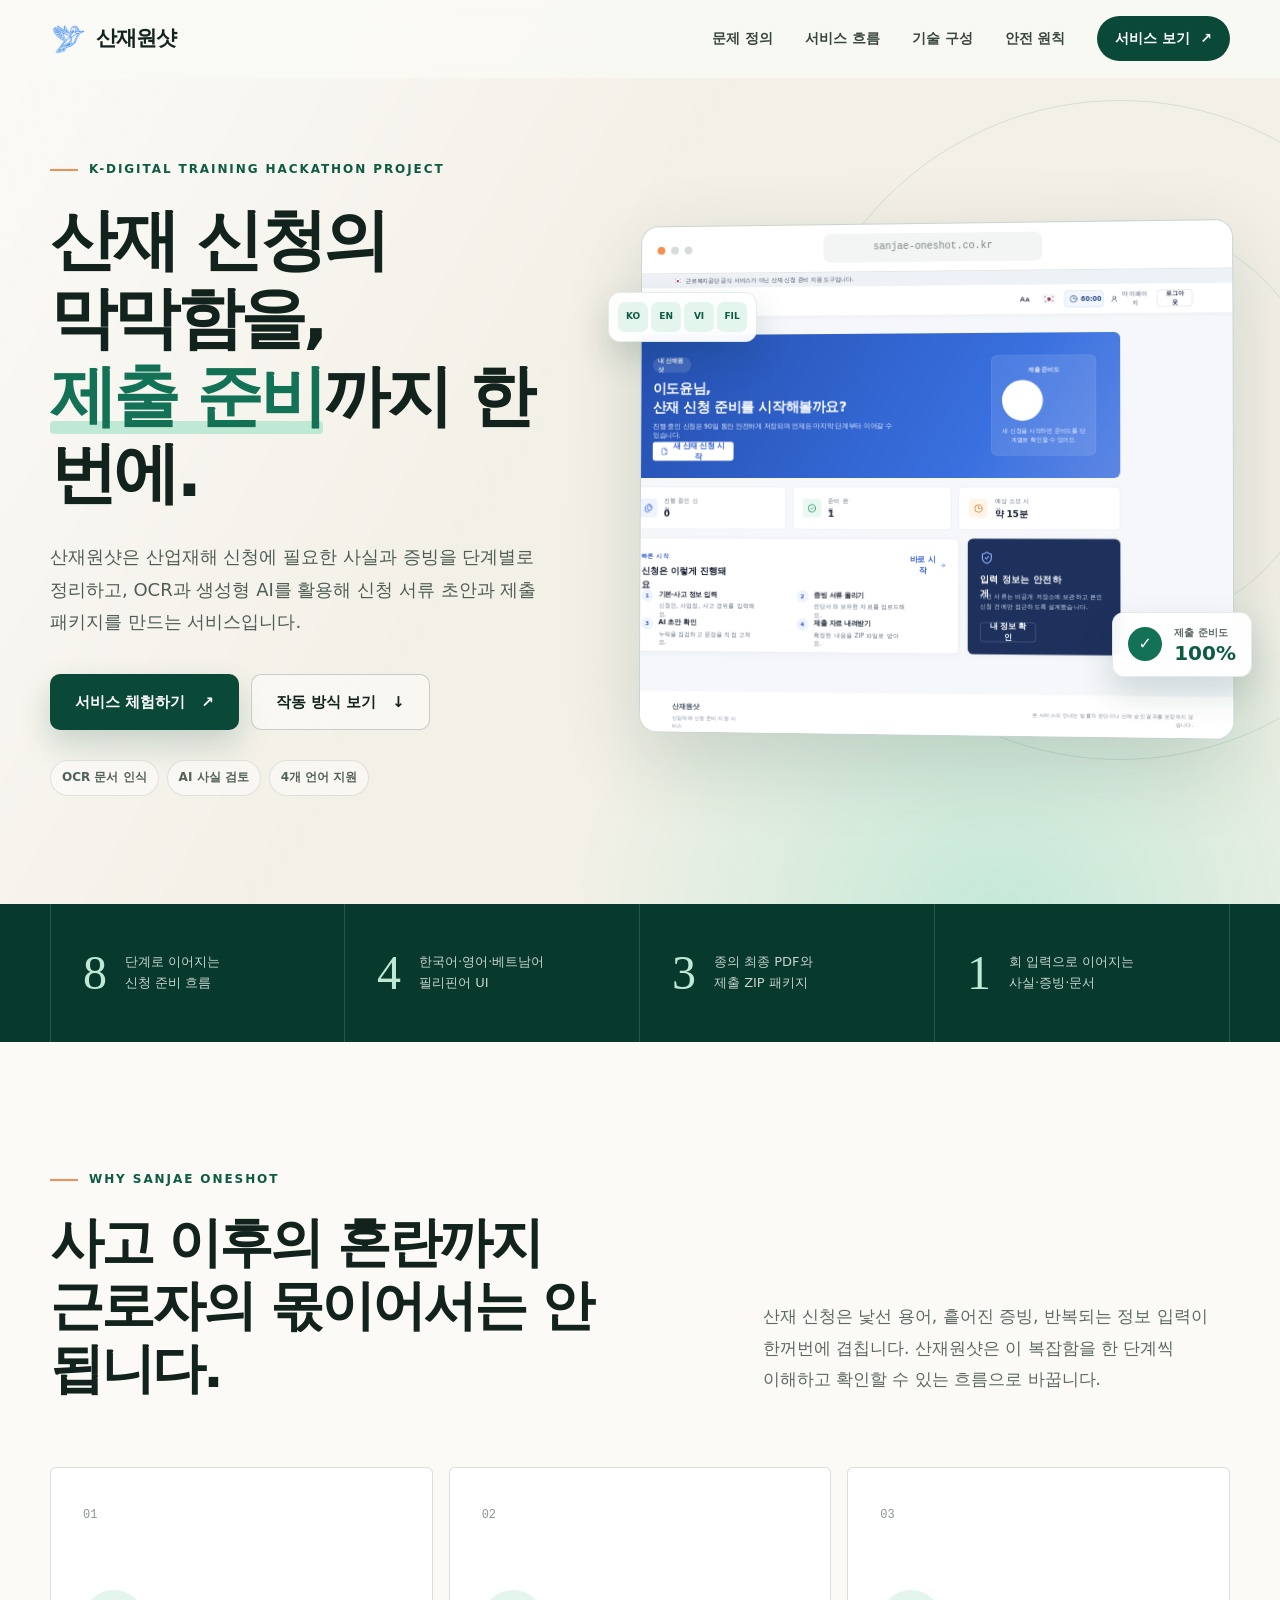
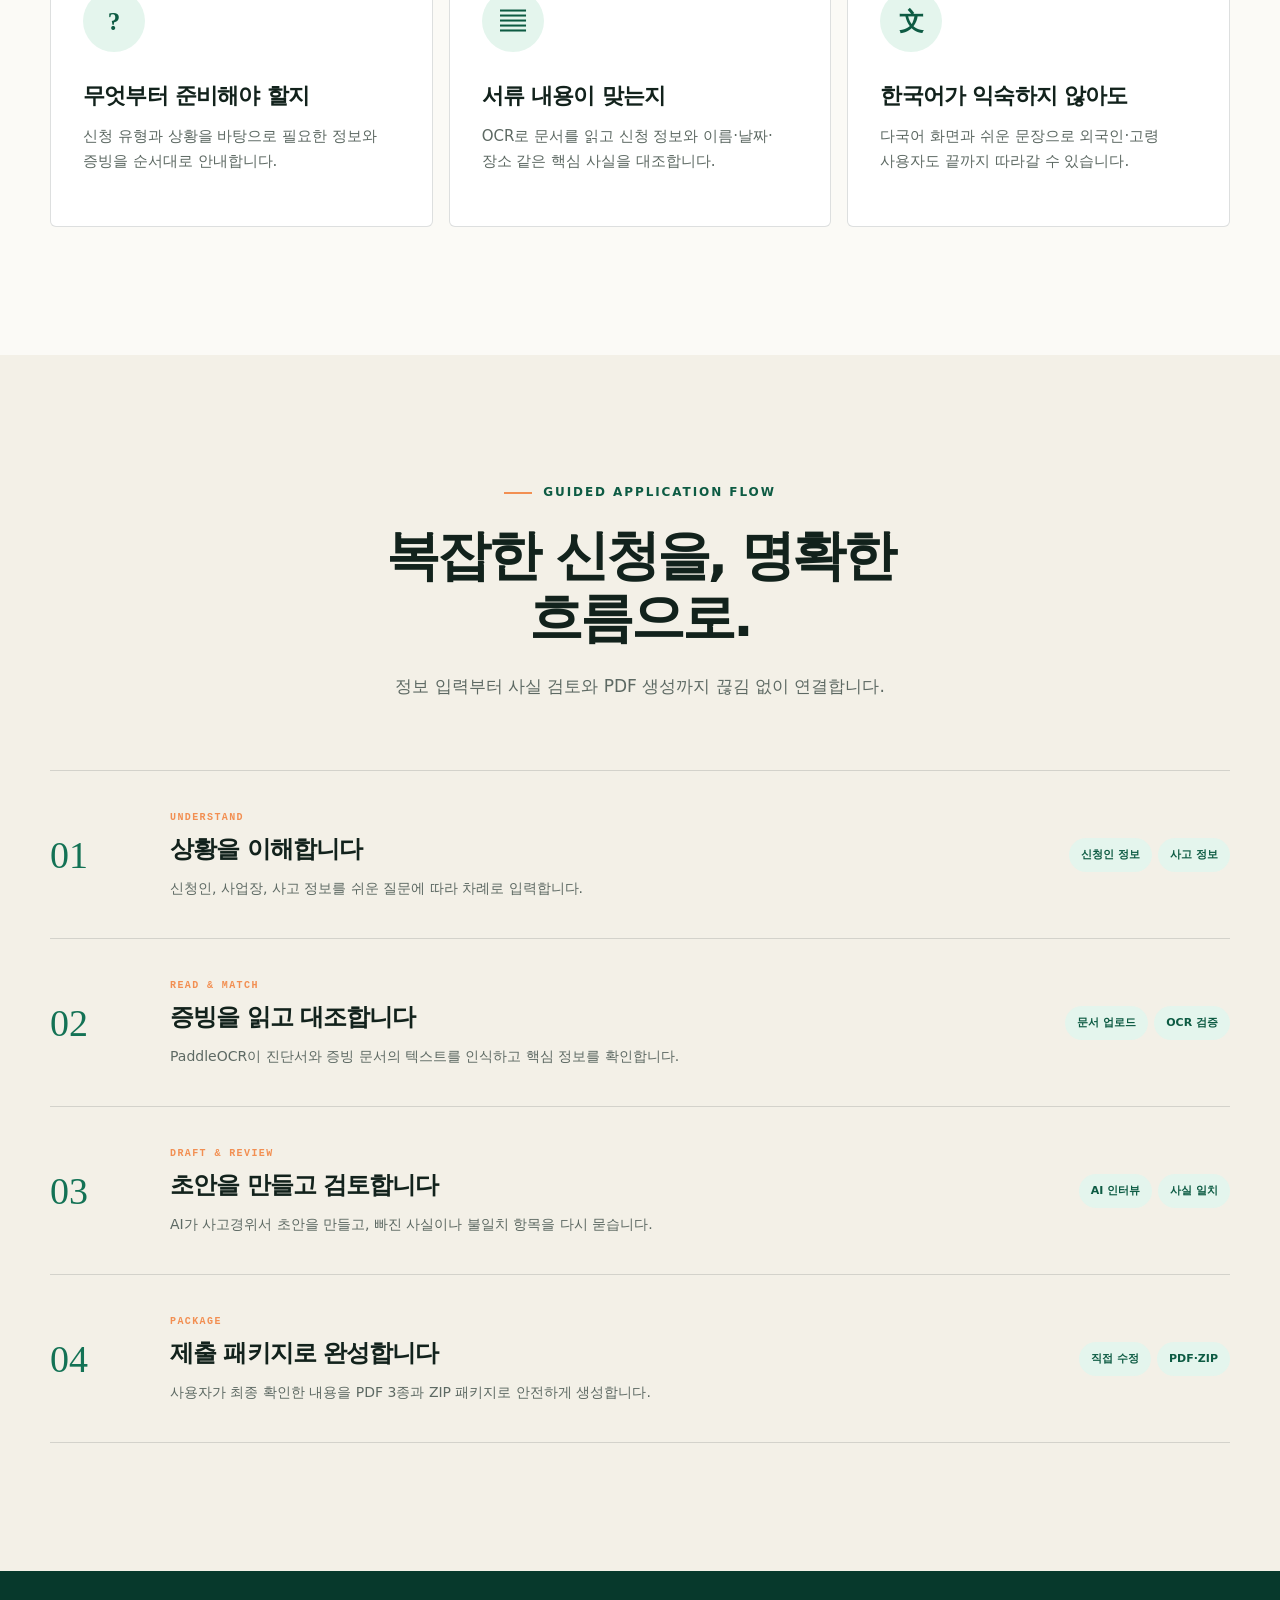
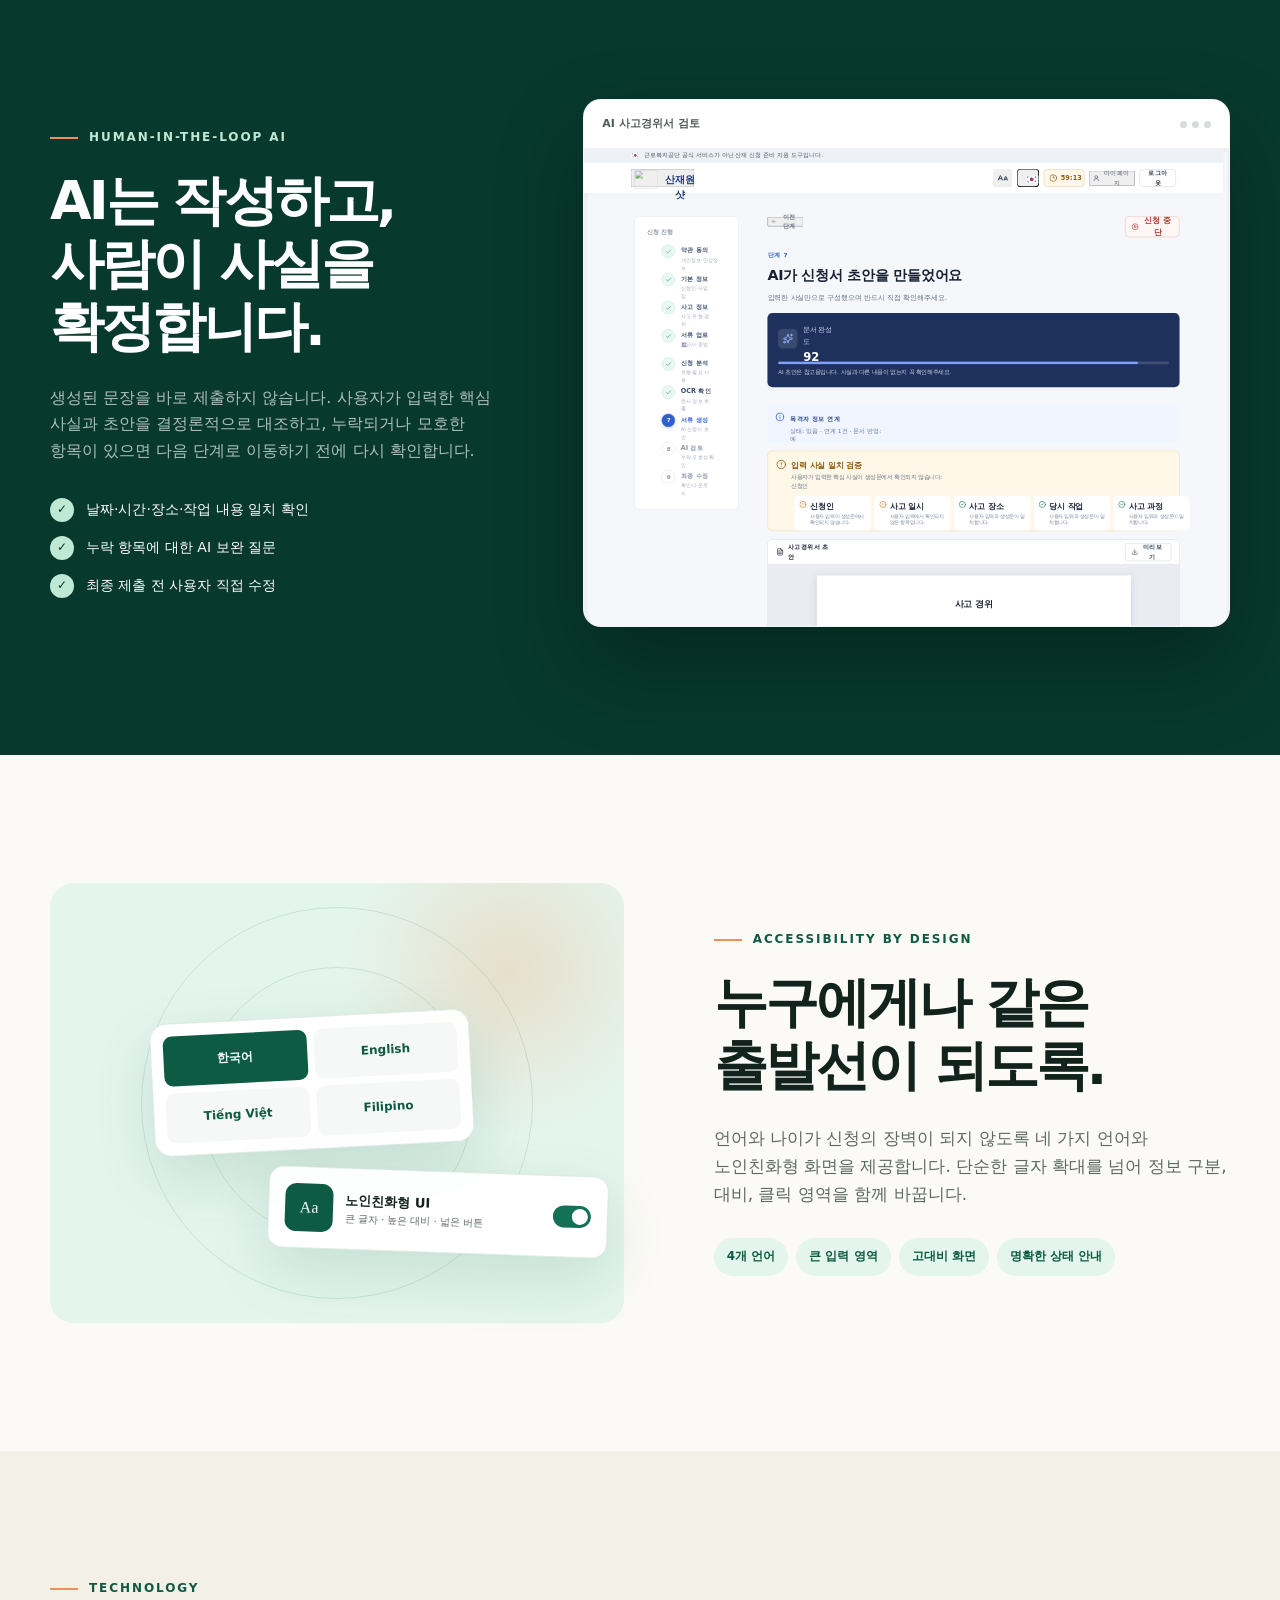
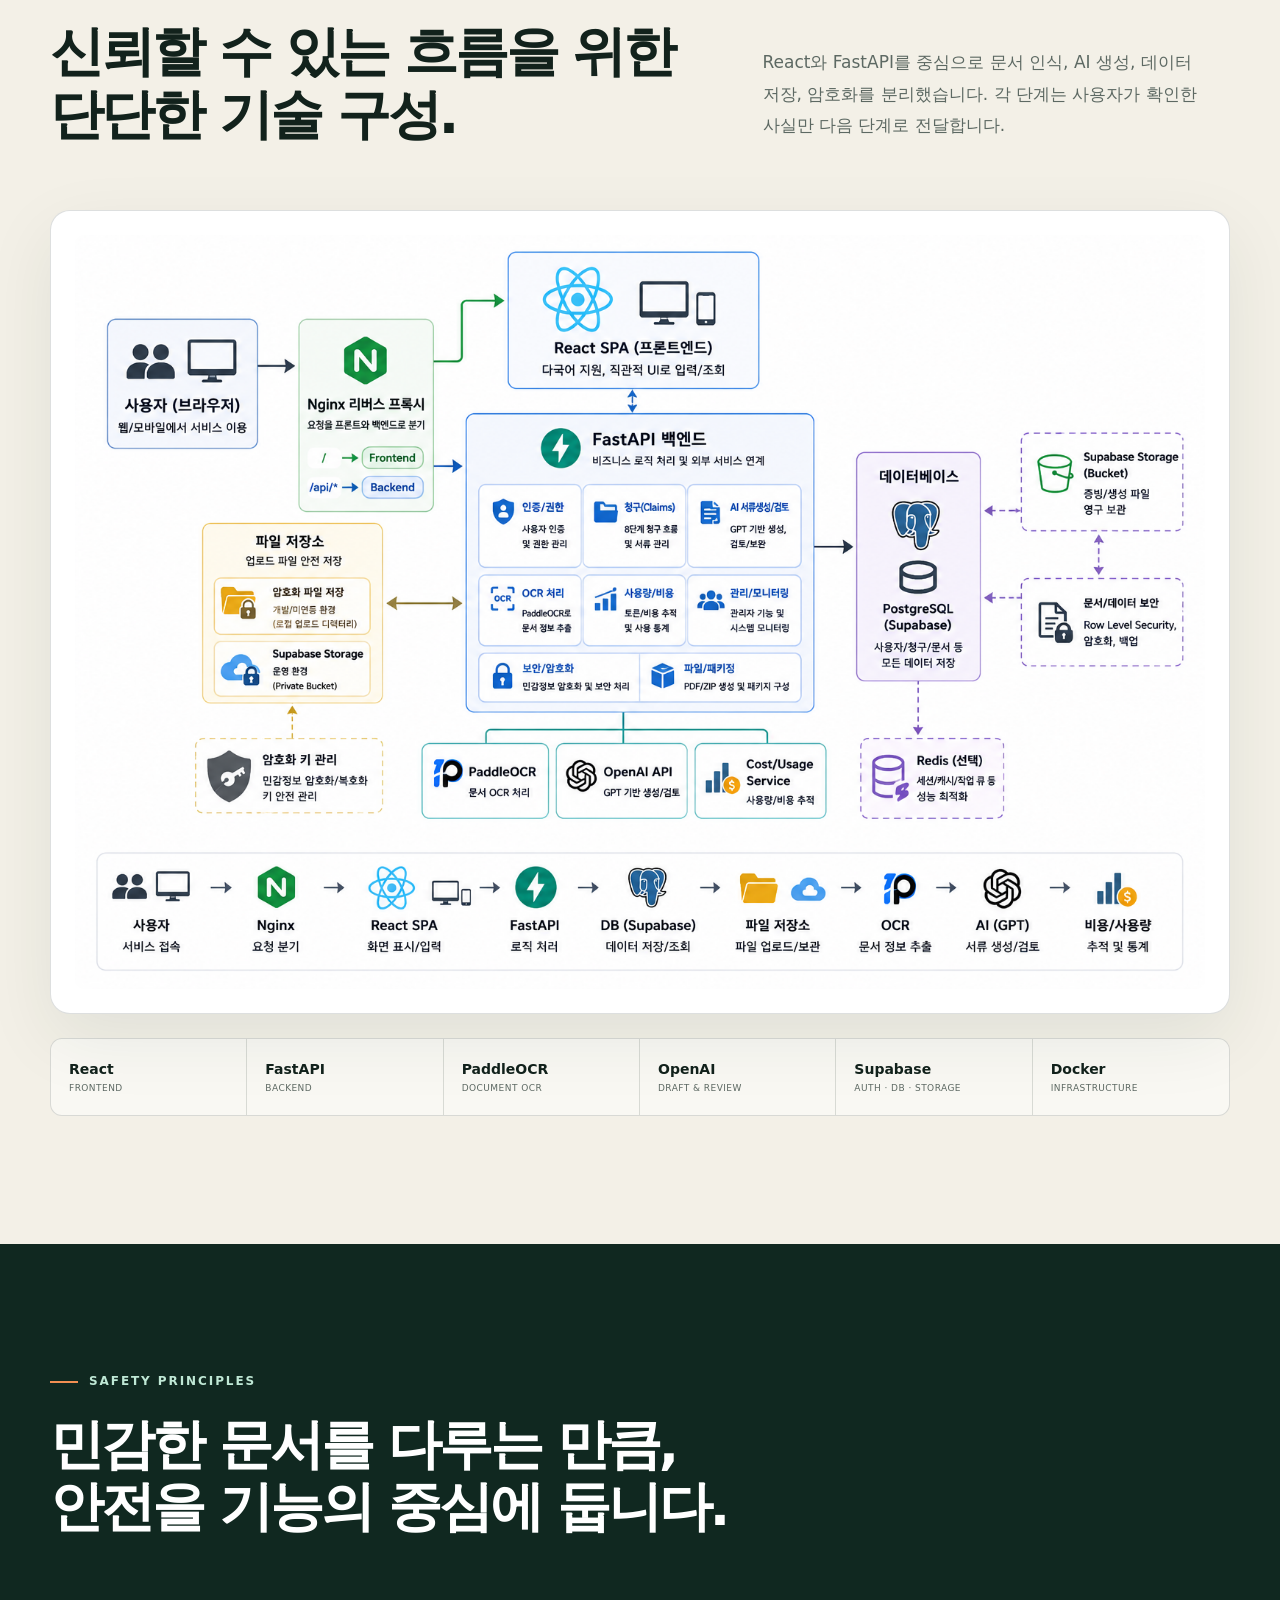
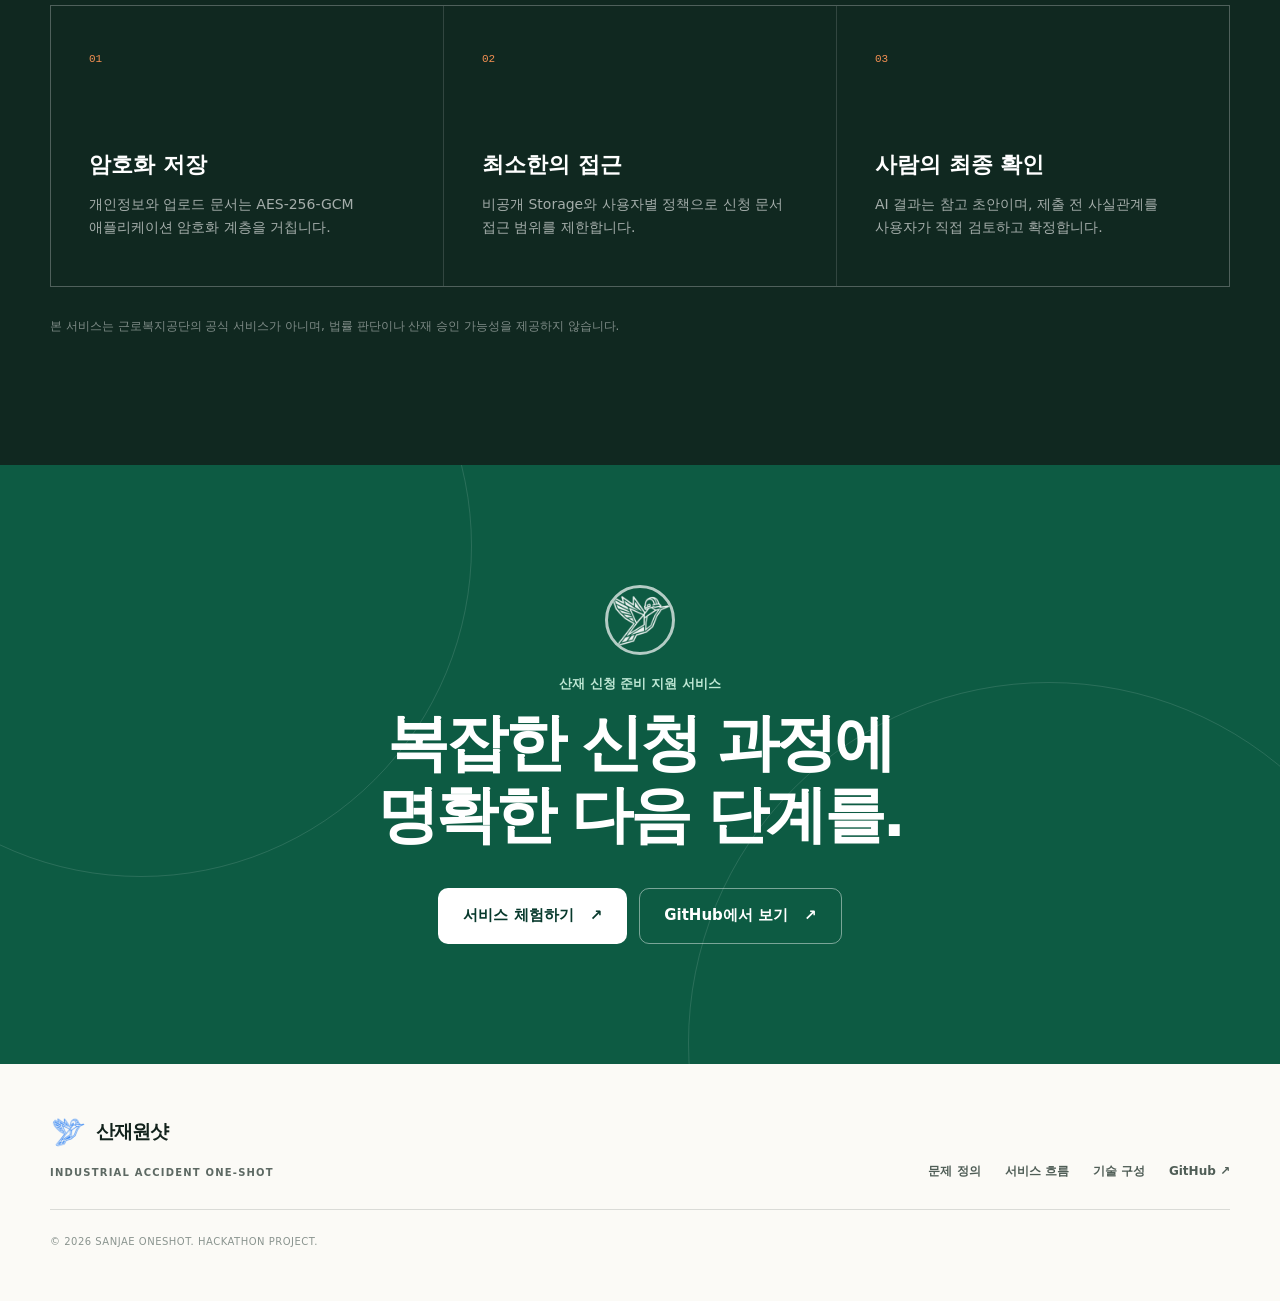
==== index.html @ b35edea6 "Publish Sanjae Oneshot introduction site" ====
<!doctype html>
<html lang="ko">
  <head>
    <meta charset="UTF-8" />
    <meta name="viewport" content="width=device-width, initial-scale=1" />
    <meta
      name="description"
      content="OCR과 생성형 AI로 산업재해 신청의 사실 확인부터 제출 서류 준비까지 돕는 산재원샷 프로젝트를 소개합니다."
    />
    <meta name="theme-color" content="#0d513c" />
    <meta property="og:type" content="website" />
    <meta property="og:locale" content="ko_KR" />
    <meta property="og:title" content="산재원샷 | 산업재해 신청 준비 지원 서비스" />
    <meta
      property="og:description"
      content="복잡한 산재 신청을 이해하기 쉬운 8단계 흐름으로. OCR, AI 검토, 다국어 안내로 제출 준비를 돕습니다."
    />
    <meta
      property="og:image"
      content="https://kimchaejun.github.io/Sanjae-Oneshot-Page/og.png"
    />
    <meta name="twitter:card" content="summary_large_image" />
    <meta name="twitter:title" content="산재원샷 | 산업재해 신청 준비 지원 서비스" />
    <meta
      name="twitter:description"
      content="산재 신청의 사실 확인부터 제출 서류 준비까지 한 번에."
    />
    <meta
      name="twitter:image"
      content="https://kimchaejun.github.io/Sanjae-Oneshot-Page/og.png"
    />
    <link rel="icon" href="./sanjae-symbol.svg" type="image/svg+xml" />
    <link rel="stylesheet" href="./styles.css" />
    <title>산재원샷 | 산업재해 신청 준비를 한 번에</title>
  </head>
  <body>
    <a class="skip-link" href="#main">본문으로 바로가기</a>
    <div class="scroll-progress" aria-hidden="true"><span></span></div>

    <header class="site-header" data-header>
      <div class="nav-shell">
        <a class="brand" href="#top" aria-label="산재원샷 홈">
          <img src="./sanjae-symbol.svg" alt="" />
          <span>산재원샷</span>
        </a>

        <button
          class="menu-button"
          type="button"
          aria-expanded="false"
          aria-controls="site-nav"
          data-menu-button
        >
          <span></span><span></span><span></span>
          <span class="sr-only">메뉴 열기</span>
        </button>

        <nav id="site-nav" class="site-nav" aria-label="주요 메뉴" data-menu>
          <a href="#why">문제 정의</a>
          <a href="#flow">서비스 흐름</a>
          <a href="#technology">기술 구성</a>
          <a href="#safety">안전 원칙</a>
          <a
            class="nav-cta"
            href="https://sanjae-oneshot.co.kr"
            target="_blank"
            rel="noreferrer"
          >
            서비스 보기 <span aria-hidden="true">↗</span>
          </a>
        </nav>
      </div>
    </header>

    <main id="main">
      <section class="hero" id="top">
        <div class="hero-orbit hero-orbit-one" aria-hidden="true"></div>
        <div class="hero-orbit hero-orbit-two" aria-hidden="true"></div>
        <div class="section-shell hero-grid">
          <div class="hero-copy reveal">
            <p class="eyebrow"><span></span> K-Digital Training Hackathon Project</p>
            <h1>
              산재 신청의 막막함을,<br />
              <em>제출 준비</em>까지 한 번에.
            </h1>
            <p class="hero-description">
              산재원샷은 산업재해 신청에 필요한 사실과 증빙을 단계별로 정리하고,
              OCR과 생성형 AI를 활용해 신청 서류 초안과 제출 패키지를 만드는 서비스입니다.
            </p>
            <div class="hero-actions">
              <a
                class="button button-primary"
                href="https://sanjae-oneshot.co.kr"
                target="_blank"
                rel="noreferrer"
              >
                서비스 체험하기 <span aria-hidden="true">↗</span>
              </a>
              <a class="button button-secondary" href="#flow">
                작동 방식 보기 <span aria-hidden="true">↓</span>
              </a>
            </div>
            <ul class="hero-tags" aria-label="핵심 기술">
              <li>OCR 문서 인식</li>
              <li>AI 사실 검토</li>
              <li>4개 언어 지원</li>
            </ul>
          </div>

          <div class="hero-visual reveal" data-delay="1">
            <div class="browser-card">
              <div class="browser-bar" aria-hidden="true">
                <div class="browser-dots"><span></span><span></span><span></span></div>
                <div class="browser-address">sanjae-oneshot.co.kr</div>
              </div>
              <div class="browser-screen">
                <img
                  src="./product-dashboard.svg"
                  alt="산재원샷 신청 대시보드 화면"
                />
              </div>
            </div>
            <div class="floating-note note-ready">
              <span class="note-icon">✓</span>
              <div><strong>제출 준비도</strong><b>100%</b></div>
            </div>
            <div class="floating-note note-language">
              <span>KO</span><span>EN</span><span>VI</span><span>FIL</span>
            </div>
          </div>
        </div>
      </section>

      <section class="impact-strip" aria-label="서비스 요약">
        <div class="section-shell impact-grid">
          <article>
            <strong>8</strong>
            <span>단계로 이어지는<br />신청 준비 흐름</span>
          </article>
          <article>
            <strong>4</strong>
            <span>한국어·영어·베트남어<br />필리핀어 UI</span>
          </article>
          <article>
            <strong>3</strong>
            <span>종의 최종 PDF와<br />제출 ZIP 패키지</span>
          </article>
          <article>
            <strong>1</strong>
            <span>회 입력으로 이어지는<br />사실·증빙·문서</span>
          </article>
        </div>
      </section>

      <section class="section problem-section" id="why">
        <div class="section-shell">
          <div class="section-heading split-heading reveal">
            <div>
              <p class="eyebrow"><span></span> Why Sanjae Oneshot</p>
              <h2>사고 이후의 혼란까지<br />근로자의 몫이어서는 안 됩니다.</h2>
            </div>
            <p>
              산재 신청은 낯선 용어, 흩어진 증빙, 반복되는 정보 입력이 한꺼번에
              겹칩니다. 산재원샷은 이 복잡함을 한 단계씩 이해하고 확인할 수 있는
              흐름으로 바꿉니다.
            </p>
          </div>

          <div class="problem-grid">
            <article class="problem-card reveal">
              <span class="card-index">01</span>
              <div class="line-icon" aria-hidden="true">?</div>
              <h3>무엇부터 준비해야 할지</h3>
              <p>신청 유형과 상황을 바탕으로 필요한 정보와 증빙을 순서대로 안내합니다.</p>
            </article>
            <article class="problem-card reveal" data-delay="1">
              <span class="card-index">02</span>
              <div class="line-icon" aria-hidden="true">▤</div>
              <h3>서류 내용이 맞는지</h3>
              <p>OCR로 문서를 읽고 신청 정보와 이름·날짜·장소 같은 핵심 사실을 대조합니다.</p>
            </article>
            <article class="problem-card reveal" data-delay="2">
              <span class="card-index">03</span>
              <div class="line-icon" aria-hidden="true">文</div>
              <h3>한국어가 익숙하지 않아도</h3>
              <p>다국어 화면과 쉬운 문장으로 외국인·고령 사용자도 끝까지 따라갈 수 있습니다.</p>
            </article>
          </div>
        </div>
      </section>

      <section class="section flow-section" id="flow">
        <div class="section-shell">
          <div class="section-heading centered reveal">
            <p class="eyebrow"><span></span> Guided Application Flow</p>
            <h2>복잡한 신청을, 명확한 흐름으로.</h2>
            <p>정보 입력부터 사실 검토와 PDF 생성까지 끊김 없이 연결합니다.</p>
          </div>

          <ol class="flow-list">
            <li class="flow-item reveal">
              <div class="flow-number">01</div>
              <div class="flow-content">
                <p class="flow-label">UNDERSTAND</p>
                <h3>상황을 이해합니다</h3>
                <p>신청인, 사업장, 사고 정보를 쉬운 질문에 따라 차례로 입력합니다.</p>
              </div>
              <div class="flow-chips"><span>신청인 정보</span><span>사고 정보</span></div>
            </li>
            <li class="flow-item reveal">
              <div class="flow-number">02</div>
              <div class="flow-content">
                <p class="flow-label">READ &amp; MATCH</p>
                <h3>증빙을 읽고 대조합니다</h3>
                <p>PaddleOCR이 진단서와 증빙 문서의 텍스트를 인식하고 핵심 정보를 확인합니다.</p>
              </div>
              <div class="flow-chips"><span>문서 업로드</span><span>OCR 검증</span></div>
            </li>
            <li class="flow-item reveal">
              <div class="flow-number">03</div>
              <div class="flow-content">
                <p class="flow-label">DRAFT &amp; REVIEW</p>
                <h3>초안을 만들고 검토합니다</h3>
                <p>AI가 사고경위서 초안을 만들고, 빠진 사실이나 불일치 항목을 다시 묻습니다.</p>
              </div>
              <div class="flow-chips"><span>AI 인터뷰</span><span>사실 일치</span></div>
            </li>
            <li class="flow-item reveal">
              <div class="flow-number">04</div>
              <div class="flow-content">
                <p class="flow-label">PACKAGE</p>
                <h3>제출 패키지로 완성합니다</h3>
                <p>사용자가 최종 확인한 내용을 PDF 3종과 ZIP 패키지로 안전하게 생성합니다.</p>
              </div>
              <div class="flow-chips"><span>직접 수정</span><span>PDF·ZIP</span></div>
            </li>
          </ol>
        </div>
      </section>

      <section class="section product-section">
        <div class="section-shell product-grid">
          <div class="product-copy reveal">
            <p class="eyebrow light"><span></span> Human-in-the-loop AI</p>
            <h2>AI는 작성하고,<br />사람이 사실을 확정합니다.</h2>
            <p>
              생성된 문장을 바로 제출하지 않습니다. 사용자가 입력한 핵심 사실과 초안을
              결정론적으로 대조하고, 누락되거나 모호한 항목이 있으면 다음 단계로 이동하기 전에
              다시 확인합니다.
            </p>
            <ul class="check-list">
              <li><span>✓</span> 날짜·시간·장소·작업 내용 일치 확인</li>
              <li><span>✓</span> 누락 항목에 대한 AI 보완 질문</li>
              <li><span>✓</span> 최종 제출 전 사용자 직접 수정</li>
            </ul>
          </div>

          <div class="product-window reveal" data-delay="1">
            <div class="product-window-bar">
              <span>AI 사고경위서 검토</span>
              <div aria-hidden="true"><i></i><i></i><i></i></div>
            </div>
            <div class="product-window-screen">
              <img
                src="./product-ai-review.svg"
                alt="산재원샷 AI 사고경위서 초안과 사실 일치 검토 화면"
                loading="lazy"
              />
            </div>
          </div>
        </div>
      </section>

      <section class="section accessibility-section">
        <div class="section-shell accessibility-grid">
          <div class="accessibility-visual reveal" aria-hidden="true">
            <div class="language-card">
              <span>한국어</span><span>English</span><span>Tiếng Việt</span><span>Filipino</span>
            </div>
            <div class="accessibility-toggle">
              <span class="aa">Aa</span>
              <div><strong>노인친화형 UI</strong><small>큰 글자 · 높은 대비 · 넓은 버튼</small></div>
              <span class="toggle"><i></i></span>
            </div>
          </div>
          <div class="accessibility-copy reveal" data-delay="1">
            <p class="eyebrow"><span></span> Accessibility by Design</p>
            <h2>누구에게나 같은 출발선이 되도록.</h2>
            <p>
              언어와 나이가 신청의 장벽이 되지 않도록 네 가지 언어와 노인친화형 화면을
              제공합니다. 단순한 글자 확대를 넘어 정보 구분, 대비, 클릭 영역을 함께 바꿉니다.
            </p>
            <div class="accessibility-points">
              <span>4개 언어</span><span>큰 입력 영역</span><span>고대비 화면</span><span>명확한 상태 안내</span>
            </div>
          </div>
        </div>
      </section>

      <section class="section technology-section" id="technology">
        <div class="section-shell">
          <div class="section-heading split-heading reveal">
            <div>
              <p class="eyebrow"><span></span> Technology</p>
              <h2>신뢰할 수 있는 흐름을 위한<br />단단한 기술 구성.</h2>
            </div>
            <p>
              React와 FastAPI를 중심으로 문서 인식, AI 생성, 데이터 저장, 암호화를
              분리했습니다. 각 단계는 사용자가 확인한 사실만 다음 단계로 전달합니다.
            </p>
          </div>

          <div class="architecture-card reveal">
            <img
              src="./architecture.png"
              alt="React, FastAPI, PostgreSQL, PaddleOCR, OpenAI API로 구성된 산재원샷 시스템 아키텍처"
              loading="lazy"
            />
          </div>

          <ul class="tech-stack" aria-label="기술 스택">
            <li><b>React</b><span>Frontend</span></li>
            <li><b>FastAPI</b><span>Backend</span></li>
            <li><b>PaddleOCR</b><span>Document OCR</span></li>
            <li><b>OpenAI</b><span>Draft &amp; Review</span></li>
            <li><b>Supabase</b><span>Auth · DB · Storage</span></li>
            <li><b>Docker</b><span>Infrastructure</span></li>
          </ul>
        </div>
      </section>

      <section class="section safety-section" id="safety">
        <div class="section-shell">
          <div class="safety-intro reveal">
            <p class="eyebrow light"><span></span> Safety Principles</p>
            <h2>민감한 문서를 다루는 만큼,<br />안전을 기능의 중심에 둡니다.</h2>
          </div>
          <div class="safety-grid">
            <article class="reveal">
              <span>01</span>
              <h3>암호화 저장</h3>
              <p>개인정보와 업로드 문서는 AES-256-GCM 애플리케이션 암호화 계층을 거칩니다.</p>
            </article>
            <article class="reveal" data-delay="1">
              <span>02</span>
              <h3>최소한의 접근</h3>
              <p>비공개 Storage와 사용자별 정책으로 신청 문서 접근 범위를 제한합니다.</p>
            </article>
            <article class="reveal" data-delay="2">
              <span>03</span>
              <h3>사람의 최종 확인</h3>
              <p>AI 결과는 참고 초안이며, 제출 전 사실관계를 사용자가 직접 검토하고 확정합니다.</p>
            </article>
          </div>
          <p class="legal-note reveal">
            본 서비스는 근로복지공단의 공식 서비스가 아니며, 법률 판단이나 산재 승인 가능성을 제공하지 않습니다.
          </p>
        </div>
      </section>

      <section class="cta-section">
        <div class="section-shell cta-inner reveal">
          <img src="./sanjae-symbol.svg" alt="" aria-hidden="true" />
          <p>산재 신청 준비 지원 서비스</p>
          <h2>복잡한 신청 과정에<br />명확한 다음 단계를.</h2>
          <div class="hero-actions">
            <a
              class="button button-light"
              href="https://sanjae-oneshot.co.kr"
              target="_blank"
              rel="noreferrer"
            >서비스 체험하기 <span aria-hidden="true">↗</span></a>
            <a
              class="button button-outline-light"
              href="https://github.com/KimChaeJun/Sanjae-Oneshot-Page"
              target="_blank"
              rel="noreferrer"
            >GitHub에서 보기 <span aria-hidden="true">↗</span></a>
          </div>
        </div>
      </section>
    </main>

    <footer class="site-footer">
      <div class="section-shell footer-grid">
        <div>
          <a class="brand footer-brand" href="#top">
            <img src="./sanjae-symbol.svg" alt="" />
            <span>산재원샷</span>
          </a>
          <p>Industrial Accident One-shot</p>
        </div>
        <div class="footer-links">
          <a href="#why">문제 정의</a>
          <a href="#flow">서비스 흐름</a>
          <a href="#technology">기술 구성</a>
          <a href="https://github.com/KimChaeJun/Sanjae-Oneshot-Page" target="_blank" rel="noreferrer">GitHub ↗</a>
        </div>
        <p class="copyright">© <span data-year></span> Sanjae Oneshot. Hackathon project.</p>
      </div>
    </footer>

    <script src="./app.js" defer></script>
  </body>
</html>
---- styles.css ----
:root {
  --green-950: #07392c;
  --green-900: #0a4937;
  --green-800: #0d5b43;
  --green-700: #137255;
  --green-500: #28a06f;
  --mint: #bfe8d5;
  --mint-light: #e4f5ed;
  --cream: #f3f0e7;
  --paper: #fbfaf6;
  --ink: #12221c;
  --muted: #5d6963;
  --line: rgba(18, 34, 28, 0.14);
  --orange: #f28f52;
  --shadow: 0 26px 80px rgba(10, 57, 43, 0.16);
  --shell: min(1180px, calc(100vw - 48px));
}

* {
  box-sizing: border-box;
}

html {
  scroll-behavior: smooth;
  scroll-padding-top: 86px;
}

body {
  margin: 0;
  color: var(--ink);
  background: var(--paper);
  font-family: "Pretendard Variable", Pretendard, "Noto Sans KR", "Apple SD Gothic Neo", Inter, system-ui, sans-serif;
  line-height: 1.65;
  word-break: keep-all;
  text-rendering: optimizeLegibility;
}

body.menu-open {
  overflow: hidden;
}

a {
  color: inherit;
  text-decoration: none;
}

img {
  max-width: 100%;
}

button,
a {
  -webkit-tap-highlight-color: transparent;
}

:focus-visible {
  outline: 3px solid var(--orange);
  outline-offset: 4px;
}

.sr-only {
  position: absolute;
  width: 1px;
  height: 1px;
  padding: 0;
  margin: -1px;
  overflow: hidden;
  clip: rect(0, 0, 0, 0);
  white-space: nowrap;
  border: 0;
}

.skip-link {
  position: fixed;
  top: 12px;
  left: 12px;
  z-index: 1000;
  padding: 12px 18px;
  color: white;
  background: var(--green-950);
  border-radius: 8px;
  transform: translateY(-160%);
  transition: transform 0.2s ease;
}

.skip-link:focus {
  transform: translateY(0);
}

.scroll-progress {
  position: fixed;
  inset: 0 0 auto;
  z-index: 200;
  height: 3px;
  pointer-events: none;
}

.scroll-progress span {
  display: block;
  width: 0;
  height: 100%;
  background: var(--orange);
}

.section-shell,
.nav-shell {
  width: var(--shell);
  margin-inline: auto;
}

.site-header {
  position: fixed;
  inset: 0 0 auto;
  z-index: 100;
  height: 78px;
  background: rgba(251, 250, 246, 0.82);
  border-bottom: 1px solid transparent;
  backdrop-filter: blur(18px);
  transition: height 0.25s ease, border-color 0.25s ease, box-shadow 0.25s ease;
}

.site-header.scrolled {
  height: 68px;
  border-color: var(--line);
  box-shadow: 0 10px 32px rgba(7, 57, 44, 0.06);
}

.nav-shell {
  display: flex;
  align-items: center;
  justify-content: space-between;
  height: 100%;
}

.brand {
  display: inline-flex;
  align-items: center;
  gap: 10px;
  font-size: 21px;
  font-weight: 850;
  letter-spacing: -0.045em;
}

.brand img {
  width: 36px;
  height: 36px;
  object-fit: cover;
  border-radius: 50%;
  mix-blend-mode: multiply;
}

.site-nav {
  display: flex;
  align-items: center;
  gap: 32px;
  font-size: 14px;
  font-weight: 650;
}

.site-nav > a:not(.nav-cta) {
  position: relative;
  color: #38463f;
}

.site-nav > a:not(.nav-cta)::after {
  position: absolute;
  inset: auto 0 -8px;
  height: 2px;
  content: "";
  background: var(--green-700);
  transform: scaleX(0);
  transform-origin: left;
  transition: transform 0.2s ease;
}

.site-nav > a:hover::after {
  transform: scaleX(1);
}

.nav-cta {
  display: inline-flex;
  align-items: center;
  gap: 10px;
  padding: 11px 18px;
  color: white;
  background: var(--green-900);
  border-radius: 999px;
  transition: transform 0.2s ease, background 0.2s ease;
}

.nav-cta:hover {
  background: var(--green-700);
  transform: translateY(-2px);
}

.menu-button {
  display: none;
}

.hero {
  position: relative;
  min-height: 870px;
  padding: 160px 0 108px;
  overflow: hidden;
  background:
    linear-gradient(120deg, rgba(255, 255, 255, 0.7), rgba(255, 255, 255, 0) 44%),
    var(--cream);
}

.hero::before {
  position: absolute;
  inset: auto -18% -40% 38%;
  height: 680px;
  content: "";
  background: radial-gradient(circle, rgba(191, 232, 213, 0.9), rgba(191, 232, 213, 0) 70%);
  pointer-events: none;
}

.hero-orbit {
  position: absolute;
  border: 1px solid rgba(13, 91, 67, 0.12);
  border-radius: 50%;
  pointer-events: none;
}

.hero-orbit-one {
  top: 100px;
  right: -170px;
  width: 660px;
  height: 660px;
}

.hero-orbit-two {
  top: 220px;
  right: -45px;
  width: 410px;
  height: 410px;
}

.hero-grid {
  position: relative;
  z-index: 1;
  display: grid;
  grid-template-columns: 0.93fr 1.07fr;
  align-items: center;
  gap: 68px;
}

.eyebrow {
  display: flex;
  align-items: center;
  gap: 11px;
  margin: 0 0 22px;
  color: var(--green-800);
  font-size: 12px;
  font-weight: 800;
  letter-spacing: 0.16em;
  text-transform: uppercase;
}

.eyebrow span {
  width: 28px;
  height: 2px;
  background: var(--orange);
}

.eyebrow.light {
  color: var(--mint);
}

.hero h1,
.section-heading h2,
.product-copy h2,
.accessibility-copy h2,
.safety-intro h2,
.cta-inner h2 {
  margin: 0;
  font-weight: 850;
  letter-spacing: -0.055em;
  line-height: 1.17;
}

.hero h1 {
  max-width: 650px;
  font-size: clamp(46px, 5.2vw, 72px);
}

.hero h1 em {
  position: relative;
  color: var(--green-700);
  font-style: normal;
  white-space: nowrap;
}

.hero h1 em::after {
  position: absolute;
  right: 0;
  bottom: 1px;
  left: 0;
  z-index: -1;
  height: 13px;
  content: "";
  background: var(--mint);
  border-radius: 4px;
}

.hero-description {
  max-width: 600px;
  margin: 28px 0 0;
  color: #4e5d56;
  font-size: 18px;
  line-height: 1.8;
}

.hero-actions {
  display: flex;
  flex-wrap: wrap;
  gap: 12px;
  margin-top: 36px;
}

.button {
  display: inline-flex;
  align-items: center;
  justify-content: center;
  gap: 16px;
  min-height: 56px;
  padding: 0 24px;
  border: 1px solid transparent;
  border-radius: 10px;
  font-size: 15px;
  font-weight: 750;
  transition: transform 0.2s ease, box-shadow 0.2s ease, background 0.2s ease;
}

.button:hover {
  transform: translateY(-3px);
}

.button-primary {
  color: white;
  background: var(--green-900);
  box-shadow: 0 14px 32px rgba(10, 73, 55, 0.2);
}

.button-primary:hover {
  background: var(--green-700);
  box-shadow: 0 18px 36px rgba(10, 73, 55, 0.28);
}

.button-secondary {
  background: rgba(255, 255, 255, 0.48);
  border-color: rgba(18, 34, 28, 0.2);
}

.hero-tags {
  display: flex;
  flex-wrap: wrap;
  gap: 8px;
  padding: 0;
  margin: 30px 0 0;
  list-style: none;
}

.hero-tags li {
  padding: 7px 11px;
  color: #526159;
  background: rgba(255, 255, 255, 0.46);
  border: 1px solid rgba(18, 34, 28, 0.1);
  border-radius: 999px;
  font-size: 12px;
  font-weight: 650;
}

.hero-visual {
  position: relative;
  min-width: 0;
  perspective: 1400px;
}

.browser-card {
  overflow: hidden;
  background: #e8ecea;
  border: 1px solid rgba(7, 57, 44, 0.14);
  border-radius: 18px;
  box-shadow: var(--shadow);
  transform: rotateY(-4deg) rotateX(1deg);
  transform-origin: center;
}

.browser-bar {
  display: grid;
  grid-template-columns: 80px 1fr 80px;
  align-items: center;
  height: 48px;
  padding: 0 16px;
  background: #fff;
  border-bottom: 1px solid #e1e5e3;
}

.browser-dots {
  display: flex;
  gap: 6px;
}

.browser-dots span {
  width: 8px;
  height: 8px;
  background: #d6dcda;
  border-radius: 50%;
}

.browser-dots span:first-child {
  background: var(--orange);
}

.browser-address {
  justify-self: center;
  width: min(220px, 100%);
  padding: 6px 12px;
  color: #7a8580;
  background: #f3f5f4;
  border-radius: 7px;
  font-family: ui-monospace, SFMono-Regular, Consolas, monospace;
  font-size: 10px;
  text-align: center;
}

.browser-screen {
  aspect-ratio: 1.28;
  overflow: hidden;
  background: #f5f7fa;
}

.browser-screen img {
  display: block;
  width: 100%;
  height: 100%;
  object-fit: cover;
  object-position: top;
}

.floating-note {
  position: absolute;
  display: flex;
  align-items: center;
  padding: 12px 15px;
  background: rgba(255, 255, 255, 0.94);
  border: 1px solid rgba(7, 57, 44, 0.1);
  border-radius: 12px;
  box-shadow: 0 16px 34px rgba(7, 57, 44, 0.16);
  backdrop-filter: blur(10px);
}

.note-ready {
  right: -22px;
  bottom: 58px;
  gap: 12px;
}

.note-ready .note-icon {
  display: grid;
  width: 34px;
  height: 34px;
  color: white;
  background: var(--green-700);
  border-radius: 50%;
  place-items: center;
}

.note-ready div {
  display: grid;
}

.note-ready strong {
  color: var(--muted);
  font-size: 10px;
}

.note-ready b {
  color: var(--green-800);
  font-size: 20px;
  line-height: 1.1;
}

.note-language {
  top: 70px;
  left: -27px;
  gap: 3px;
  padding: 9px;
}

.note-language span {
  display: grid;
  width: 30px;
  height: 30px;
  color: var(--green-800);
  background: var(--mint-light);
  border-radius: 7px;
  font-size: 9px;
  font-weight: 850;
  place-items: center;
}

.impact-strip {
  color: white;
  background: var(--green-950);
}

.impact-grid {
  display: grid;
  grid-template-columns: repeat(4, 1fr);
}

.impact-grid article {
  display: flex;
  align-items: center;
  gap: 18px;
  min-height: 138px;
  padding: 28px 32px;
  border-right: 1px solid rgba(255, 255, 255, 0.14);
}

.impact-grid article:first-child {
  border-left: 1px solid rgba(255, 255, 255, 0.14);
}

.impact-grid strong {
  color: var(--mint);
  font-family: Georgia, "Times New Roman", serif;
  font-size: 48px;
  font-weight: 500;
  line-height: 1;
}

.impact-grid span {
  color: rgba(255, 255, 255, 0.78);
  font-size: 13px;
  line-height: 1.6;
}

.section {
  padding: 128px 0;
}

.section-heading h2,
.product-copy h2,
.accessibility-copy h2,
.safety-intro h2 {
  font-size: clamp(36px, 4.2vw, 54px);
}

.split-heading {
  display: grid;
  grid-template-columns: 1.15fr 0.85fr;
  align-items: end;
  gap: 80px;
}

.split-heading > p {
  margin: 0 0 5px;
  color: var(--muted);
  font-size: 17px;
  line-height: 1.85;
}

.problem-section {
  background: var(--paper);
}

.problem-grid {
  display: grid;
  grid-template-columns: repeat(3, 1fr);
  gap: 16px;
  margin-top: 66px;
}

.problem-card {
  position: relative;
  min-height: 360px;
  padding: 32px;
  overflow: hidden;
  background: white;
  border: 1px solid var(--line);
  border-radius: 6px;
  transition: color 0.28s ease, background 0.28s ease, transform 0.28s ease;
}

.problem-card:hover {
  color: white;
  background: var(--green-900);
  transform: translateY(-7px);
}

.card-index {
  color: #8c9791;
  font-family: ui-monospace, SFMono-Regular, Consolas, monospace;
  font-size: 12px;
}

.line-icon {
  display: grid;
  width: 62px;
  height: 62px;
  margin-top: 64px;
  color: var(--green-800);
  background: var(--mint-light);
  border-radius: 50%;
  font-family: Georgia, serif;
  font-size: 25px;
  font-weight: 700;
  place-items: center;
  transition: background 0.28s ease;
}

.problem-card:hover .line-icon {
  background: rgba(255, 255, 255, 0.14);
  color: white;
}

.problem-card h3 {
  margin: 26px 0 10px;
  font-size: 22px;
  letter-spacing: -0.035em;
}

.problem-card p {
  margin: 0;
  color: var(--muted);
  font-size: 15px;
  transition: color 0.28s ease;
}

.problem-card:hover p,
.problem-card:hover .card-index {
  color: rgba(255, 255, 255, 0.7);
}

.flow-section {
  background: var(--cream);
}

.centered {
  max-width: 740px;
  margin: 0 auto;
  text-align: center;
}

.centered .eyebrow {
  justify-content: center;
}

.centered > p:last-child {
  margin: 22px 0 0;
  color: var(--muted);
  font-size: 17px;
}

.flow-list {
  padding: 0;
  margin: 70px 0 0;
  border-top: 1px solid var(--line);
  list-style: none;
}

.flow-item {
  display: grid;
  grid-template-columns: 92px 1fr auto;
  align-items: center;
  gap: 28px;
  min-height: 168px;
  border-bottom: 1px solid var(--line);
  transition: padding 0.25s ease, background 0.25s ease;
}

.flow-item:hover {
  padding-inline: 22px;
  background: rgba(255, 255, 255, 0.5);
}

.flow-number {
  color: var(--green-700);
  font-family: Georgia, "Times New Roman", serif;
  font-size: 38px;
}

.flow-label {
  margin: 0 0 4px;
  color: var(--orange);
  font-family: ui-monospace, SFMono-Regular, Consolas, monospace;
  font-size: 10px;
  font-weight: 800;
  letter-spacing: 0.14em;
}

.flow-content h3 {
  margin: 0;
  font-size: 24px;
  letter-spacing: -0.04em;
}

.flow-content > p:last-child {
  margin: 7px 0 0;
  color: var(--muted);
  font-size: 14px;
}

.flow-chips {
  display: flex;
  gap: 6px;
}

.flow-chips span {
  padding: 8px 12px;
  color: var(--green-800);
  background: var(--mint-light);
  border-radius: 999px;
  font-size: 11px;
  font-weight: 700;
}

.product-section {
  color: white;
  background: var(--green-950);
  overflow: hidden;
}

.product-grid {
  display: grid;
  grid-template-columns: 0.82fr 1.18fr;
  align-items: center;
  gap: 84px;
}

.product-copy > p:not(.eyebrow) {
  margin: 26px 0 0;
  color: rgba(255, 255, 255, 0.68);
  font-size: 16px;
}

.check-list {
  display: grid;
  gap: 14px;
  padding: 0;
  margin: 34px 0 0;
  list-style: none;
}

.check-list li {
  display: flex;
  align-items: center;
  gap: 12px;
  font-size: 14px;
}

.check-list span {
  display: grid;
  width: 24px;
  height: 24px;
  color: var(--green-950);
  background: var(--mint);
  border-radius: 50%;
  font-size: 12px;
  font-weight: 900;
  place-items: center;
}

.product-window {
  overflow: hidden;
  background: #eef1f4;
  border: 1px solid rgba(255, 255, 255, 0.2);
  border-radius: 18px;
  box-shadow: 0 38px 86px rgba(0, 0, 0, 0.28);
  transform: rotate(1.2deg);
}

.product-window-bar {
  display: flex;
  align-items: center;
  justify-content: space-between;
  height: 48px;
  padding: 0 18px;
  color: #4d5d55;
  background: white;
  font-size: 11px;
  font-weight: 700;
}

.product-window-bar > div {
  display: flex;
  gap: 5px;
}

.product-window-bar i {
  width: 7px;
  height: 7px;
  background: #d5dcda;
  border-radius: 50%;
}

.product-window-screen {
  aspect-ratio: 1.35;
  overflow: hidden;
}

.product-window-screen img {
  display: block;
  width: 100%;
  height: 100%;
  object-fit: cover;
  object-position: top;
}

.accessibility-section {
  background: var(--paper);
}

.accessibility-grid {
  display: grid;
  grid-template-columns: 1fr 0.9fr;
  align-items: center;
  gap: 90px;
}

.accessibility-visual {
  position: relative;
  display: grid;
  min-height: 440px;
  padding: 54px;
  background:
    radial-gradient(circle at 80% 20%, rgba(242, 143, 82, 0.22), transparent 28%),
    var(--mint-light);
  border-radius: 24px;
  place-items: center;
}

.accessibility-visual::before,
.accessibility-visual::after {
  position: absolute;
  content: "";
  border: 1px solid rgba(13, 91, 67, 0.13);
  border-radius: 50%;
}

.accessibility-visual::before {
  width: 270px;
  height: 270px;
}

.accessibility-visual::after {
  width: 390px;
  height: 390px;
}

.language-card,
.accessibility-toggle {
  position: relative;
  z-index: 1;
  background: rgba(255, 255, 255, 0.94);
  border: 1px solid rgba(13, 91, 67, 0.12);
  box-shadow: 0 22px 60px rgba(13, 91, 67, 0.14);
}

.language-card {
  display: grid;
  grid-template-columns: repeat(2, 1fr);
  gap: 7px;
  width: 320px;
  padding: 12px;
  border-radius: 17px;
  transform: rotate(-3deg) translate(-24px, -22px);
}

.language-card span {
  padding: 15px 12px;
  color: var(--green-800);
  background: #f5f8f6;
  border-radius: 9px;
  font-size: 12px;
  font-weight: 750;
  text-align: center;
}

.language-card span:first-child {
  color: white;
  background: var(--green-800);
}

.accessibility-toggle {
  position: absolute;
  right: 16px;
  bottom: 70px;
  display: grid;
  grid-template-columns: auto 1fr auto;
  align-items: center;
  gap: 12px;
  width: 340px;
  padding: 16px;
  border-radius: 15px;
  transform: rotate(2deg);
}

.aa {
  display: grid;
  width: 48px;
  height: 48px;
  color: white;
  background: var(--green-800);
  border-radius: 11px;
  font-family: Georgia, serif;
  place-items: center;
}

.accessibility-toggle div {
  display: grid;
}

.accessibility-toggle strong {
  font-size: 13px;
}

.accessibility-toggle small {
  color: var(--muted);
  font-size: 10px;
}

.toggle {
  position: relative;
  width: 38px;
  height: 22px;
  background: var(--green-700);
  border-radius: 999px;
}

.toggle i {
  position: absolute;
  top: 3px;
  right: 3px;
  width: 16px;
  height: 16px;
  background: white;
  border-radius: 50%;
}

.accessibility-copy > p:not(.eyebrow) {
  margin: 26px 0 0;
  color: var(--muted);
  font-size: 17px;
}

.accessibility-points {
  display: flex;
  flex-wrap: wrap;
  gap: 8px;
  margin-top: 30px;
}

.accessibility-points span {
  padding: 9px 13px;
  color: var(--green-800);
  background: var(--mint-light);
  border-radius: 999px;
  font-size: 12px;
  font-weight: 700;
}

.technology-section {
  background: var(--cream);
}

.architecture-card {
  margin-top: 64px;
  padding: 24px;
  overflow: hidden;
  background: white;
  border: 1px solid var(--line);
  border-radius: 20px;
  box-shadow: 0 24px 70px rgba(7, 57, 44, 0.08);
}

.architecture-card img {
  display: block;
  width: 100%;
  border-radius: 10px;
}

.tech-stack {
  display: grid;
  grid-template-columns: repeat(6, 1fr);
  padding: 0;
  margin: 24px 0 0;
  background: rgba(255, 255, 255, 0.5);
  border: 1px solid var(--line);
  border-radius: 12px;
  list-style: none;
}

.tech-stack li {
  display: grid;
  padding: 19px 18px;
  border-right: 1px solid var(--line);
}

.tech-stack li:last-child {
  border-right: 0;
}

.tech-stack b {
  font-size: 14px;
}

.tech-stack span {
  color: var(--muted);
  font-size: 9px;
  letter-spacing: 0.05em;
  text-transform: uppercase;
}

.safety-section {
  color: white;
  background: #102820;
}

.safety-intro {
  max-width: 780px;
}

.safety-grid {
  display: grid;
  grid-template-columns: repeat(3, 1fr);
  gap: 1px;
  margin-top: 66px;
  background: rgba(255, 255, 255, 0.14);
  border: 1px solid rgba(255, 255, 255, 0.14);
}

.safety-grid article {
  min-height: 280px;
  padding: 38px;
  background: #102820;
}

.safety-grid article > span {
  color: var(--orange);
  font-family: ui-monospace, SFMono-Regular, Consolas, monospace;
  font-size: 11px;
}

.safety-grid h3 {
  margin: 76px 0 10px;
  font-size: 22px;
}

.safety-grid p {
  margin: 0;
  color: rgba(255, 255, 255, 0.62);
  font-size: 14px;
}

.legal-note {
  margin: 30px 0 0;
  color: rgba(255, 255, 255, 0.46);
  font-size: 12px;
}

.cta-section {
  position: relative;
  padding: 120px 0;
  overflow: hidden;
  color: white;
  background: var(--green-800);
}

.cta-section::before,
.cta-section::after {
  position: absolute;
  content: "";
  border: 1px solid rgba(255, 255, 255, 0.12);
  border-radius: 50%;
}

.cta-section::before {
  top: -250px;
  left: -190px;
  width: 660px;
  height: 660px;
}

.cta-section::after {
  right: -130px;
  bottom: -340px;
  width: 720px;
  height: 720px;
}

.cta-inner {
  position: relative;
  z-index: 1;
  display: flex;
  flex-direction: column;
  align-items: center;
  text-align: center;
}

.cta-inner > img {
  width: 70px;
  height: 70px;
  object-fit: cover;
  border: 3px solid rgba(255, 255, 255, 0.75);
  border-radius: 50%;
  filter: brightness(0) invert(1);
  opacity: 0.92;
}

.cta-inner > p {
  margin: 18px 0 12px;
  color: var(--mint);
  font-size: 13px;
  font-weight: 700;
}

.cta-inner h2 {
  font-size: clamp(40px, 5vw, 62px);
}

.button-light {
  color: var(--green-950);
  background: white;
}

.button-outline-light {
  color: white;
  border-color: rgba(255, 255, 255, 0.45);
}

.site-footer {
  padding: 50px 0;
  background: var(--paper);
}

.footer-grid {
  display: grid;
  grid-template-columns: 1fr auto;
  align-items: end;
  gap: 28px;
}

.footer-brand {
  font-size: 19px;
}

.footer-grid > div:first-child > p {
  margin: 7px 0 0;
  color: var(--muted);
  font-size: 10px;
  font-weight: 700;
  letter-spacing: 0.12em;
  text-transform: uppercase;
}

.footer-links {
  display: flex;
  gap: 24px;
  color: #4f5d56;
  font-size: 12px;
  font-weight: 650;
}

.footer-links a:hover {
  color: var(--green-700);
}

.copyright {
  grid-column: 1 / -1;
  padding-top: 24px;
  margin: 0;
  color: #8a948f;
  border-top: 1px solid var(--line);
  font-size: 10px;
  letter-spacing: 0.05em;
  text-transform: uppercase;
}

.reveal {
  opacity: 0;
  transform: translateY(22px);
  transition: opacity 0.7s ease, transform 0.7s ease;
}

.reveal[data-delay="1"] {
  transition-delay: 0.12s;
}

.reveal[data-delay="2"] {
  transition-delay: 0.24s;
}

.reveal.is-visible {
  opacity: 1;
  transform: translateY(0);
}

@media (max-width: 1020px) {
  :root {
    --shell: min(100% - 40px, 820px);
  }

  .site-nav {
    gap: 19px;
  }

  .site-nav > a:not(.nav-cta) {
    display: none;
  }

  .hero {
    min-height: 0;
    padding-bottom: 90px;
  }

  .hero-grid,
  .product-grid,
  .accessibility-grid {
    grid-template-columns: 1fr;
  }

  .hero-grid {
    gap: 64px;
  }

  .hero-copy {
    max-width: 720px;
  }

  .hero-visual {
    width: 92%;
    margin-inline: auto;
  }

  .browser-card {
    transform: none;
  }

  .impact-grid {
    grid-template-columns: repeat(2, 1fr);
  }

  .impact-grid article:nth-child(3) {
    border-left: 1px solid rgba(255, 255, 255, 0.14);
  }

  .split-heading {
    grid-template-columns: 1fr;
    gap: 30px;
  }

  .problem-card {
    min-height: 330px;
  }

  .flow-item {
    grid-template-columns: 72px 1fr;
  }

  .flow-chips {
    grid-column: 2;
    padding-bottom: 20px;
  }

  .product-grid,
  .accessibility-grid {
    gap: 58px;
  }

  .product-copy,
  .accessibility-copy {
    max-width: 680px;
  }

  .accessibility-visual {
    order: 2;
  }

  .tech-stack {
    grid-template-columns: repeat(3, 1fr);
  }

  .tech-stack li:nth-child(3) {
    border-right: 0;
  }

  .tech-stack li:nth-child(-n + 3) {
    border-bottom: 1px solid var(--line);
  }
}

@media (max-width: 700px) {
  :root {
    --shell: calc(100% - 32px);
  }

  body {
    word-break: normal;
  }

  .site-header,
  .site-header.scrolled {
    height: 64px;
  }

  .brand {
    font-size: 18px;
  }

  .brand img {
    width: 32px;
    height: 32px;
  }

  .menu-button {
    position: relative;
    z-index: 2;
    display: grid;
    gap: 4px;
    width: 42px;
    height: 42px;
    padding: 11px;
    background: transparent;
    border: 0;
    place-content: center;
  }

  .menu-button > span:not(.sr-only) {
    display: block;
    width: 20px;
    height: 2px;
    background: var(--ink);
    transition: transform 0.2s ease, opacity 0.2s ease;
  }

  .menu-button[aria-expanded="true"] > span:first-child {
    transform: translateY(6px) rotate(45deg);
  }

  .menu-button[aria-expanded="true"] > span:nth-child(2) {
    opacity: 0;
  }

  .menu-button[aria-expanded="true"] > span:nth-child(3) {
    transform: translateY(-6px) rotate(-45deg);
  }

  .site-nav {
    position: fixed;
    inset: 0;
    display: flex;
    flex-direction: column;
    align-items: flex-start;
    justify-content: center;
    gap: 22px;
    padding: 80px 32px;
    visibility: hidden;
    background: var(--paper);
    opacity: 0;
    transform: translateY(-8px);
    transition: opacity 0.2s ease, transform 0.2s ease, visibility 0.2s;
  }

  .site-nav.open {
    visibility: visible;
    opacity: 1;
    transform: translateY(0);
  }

  .site-nav > a:not(.nav-cta) {
    display: block;
    font-size: 30px;
    font-weight: 800;
    letter-spacing: -0.04em;
  }

  .nav-cta {
    margin-top: 10px;
  }

  .hero {
    padding: 120px 0 70px;
  }

  .hero h1 {
    font-size: clamp(40px, 12vw, 54px);
  }

  .hero-description {
    font-size: 16px;
  }

  .hero-actions,
  .button {
    width: 100%;
  }

  .hero-visual {
    width: 100%;
  }

  .browser-bar {
    grid-template-columns: 52px 1fr 52px;
    height: 40px;
  }

  .floating-note {
    display: none;
  }

  .impact-grid {
    grid-template-columns: 1fr;
  }

  .impact-grid article,
  .impact-grid article:nth-child(3) {
    min-height: 112px;
    border-right: 1px solid rgba(255, 255, 255, 0.14);
    border-bottom: 1px solid rgba(255, 255, 255, 0.14);
    border-left: 1px solid rgba(255, 255, 255, 0.14);
  }

  .impact-grid strong {
    min-width: 52px;
  }

  .section {
    padding: 88px 0;
  }

  .section-heading h2,
  .product-copy h2,
  .accessibility-copy h2,
  .safety-intro h2 {
    font-size: 36px;
  }

  .problem-grid,
  .safety-grid {
    grid-template-columns: 1fr;
  }

  .problem-card {
    min-height: 310px;
  }

  .flow-item {
    grid-template-columns: 55px 1fr;
    gap: 12px;
    padding: 28px 0;
  }

  .flow-item:hover {
    padding-inline: 10px;
  }

  .flow-content h3 {
    font-size: 20px;
  }

  .flow-number {
    font-size: 28px;
  }

  .flow-chips {
    grid-column: 2;
    padding: 0;
  }

  .product-window {
    transform: none;
  }

  .accessibility-visual {
    min-height: 360px;
    padding: 24px;
  }

  .language-card {
    width: 90%;
    transform: rotate(-2deg) translateY(-35px);
  }

  .accessibility-toggle {
    right: 5%;
    bottom: 55px;
    width: 90%;
  }

  .architecture-card {
    padding: 8px;
    border-radius: 12px;
  }

  .architecture-card img {
    min-width: 760px;
  }

  .architecture-card {
    overflow-x: auto;
  }

  .tech-stack {
    grid-template-columns: repeat(2, 1fr);
  }

  .tech-stack li,
  .tech-stack li:nth-child(3) {
    border-right: 1px solid var(--line);
    border-bottom: 1px solid var(--line);
  }

  .tech-stack li:nth-child(even) {
    border-right: 0;
  }

  .tech-stack li:nth-last-child(-n + 2) {
    border-bottom: 0;
  }

  .safety-grid article {
    min-height: 240px;
  }

  .safety-grid h3 {
    margin-top: 52px;
  }

  .cta-section {
    padding: 92px 0;
  }

  .cta-inner h2 {
    font-size: 39px;
  }

  .footer-grid {
    grid-template-columns: 1fr;
  }

  .footer-links {
    flex-wrap: wrap;
  }
}

@media (prefers-reduced-motion: reduce) {
  *,
  *::before,
  *::after {
    scroll-behavior: auto !important;
    transition-duration: 0.01ms !important;
    animation-duration: 0.01ms !important;
    animation-iteration-count: 1 !important;
  }

  .reveal {
    opacity: 1;
    transform: none;
  }
}
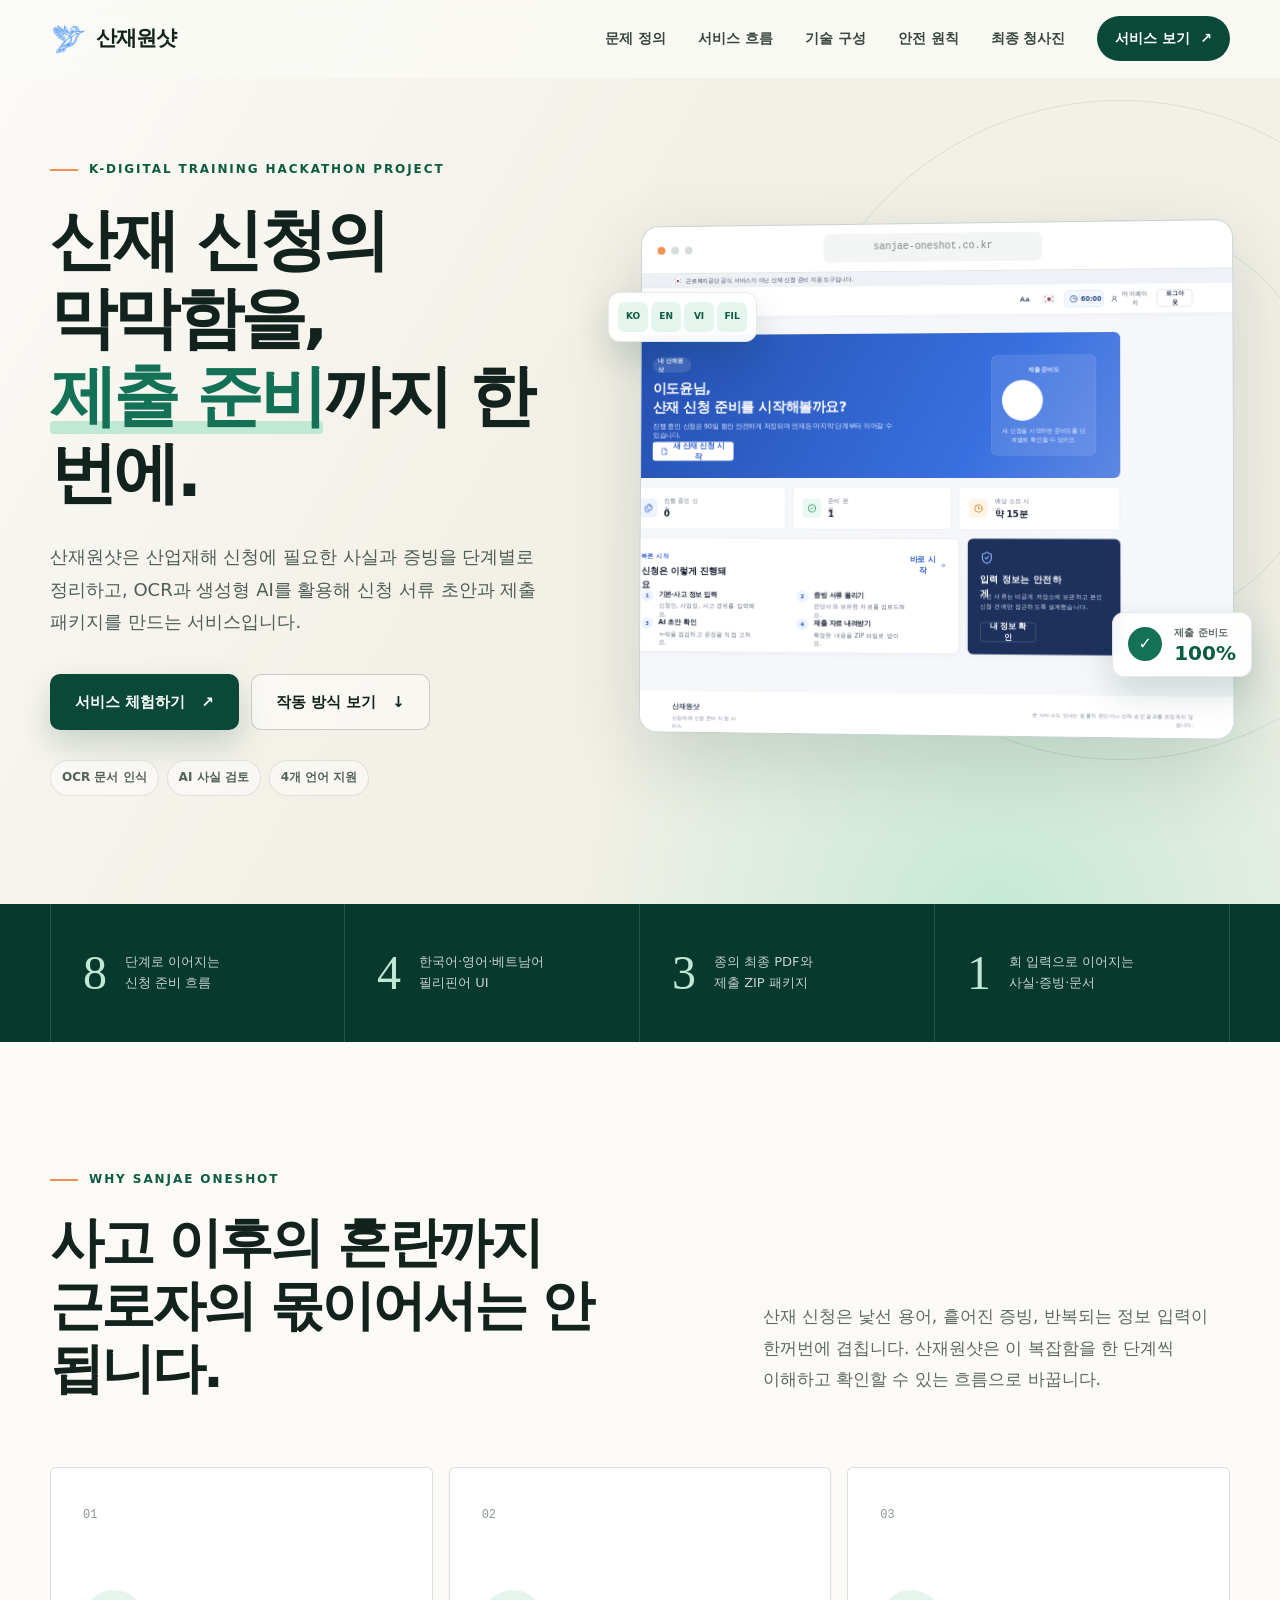
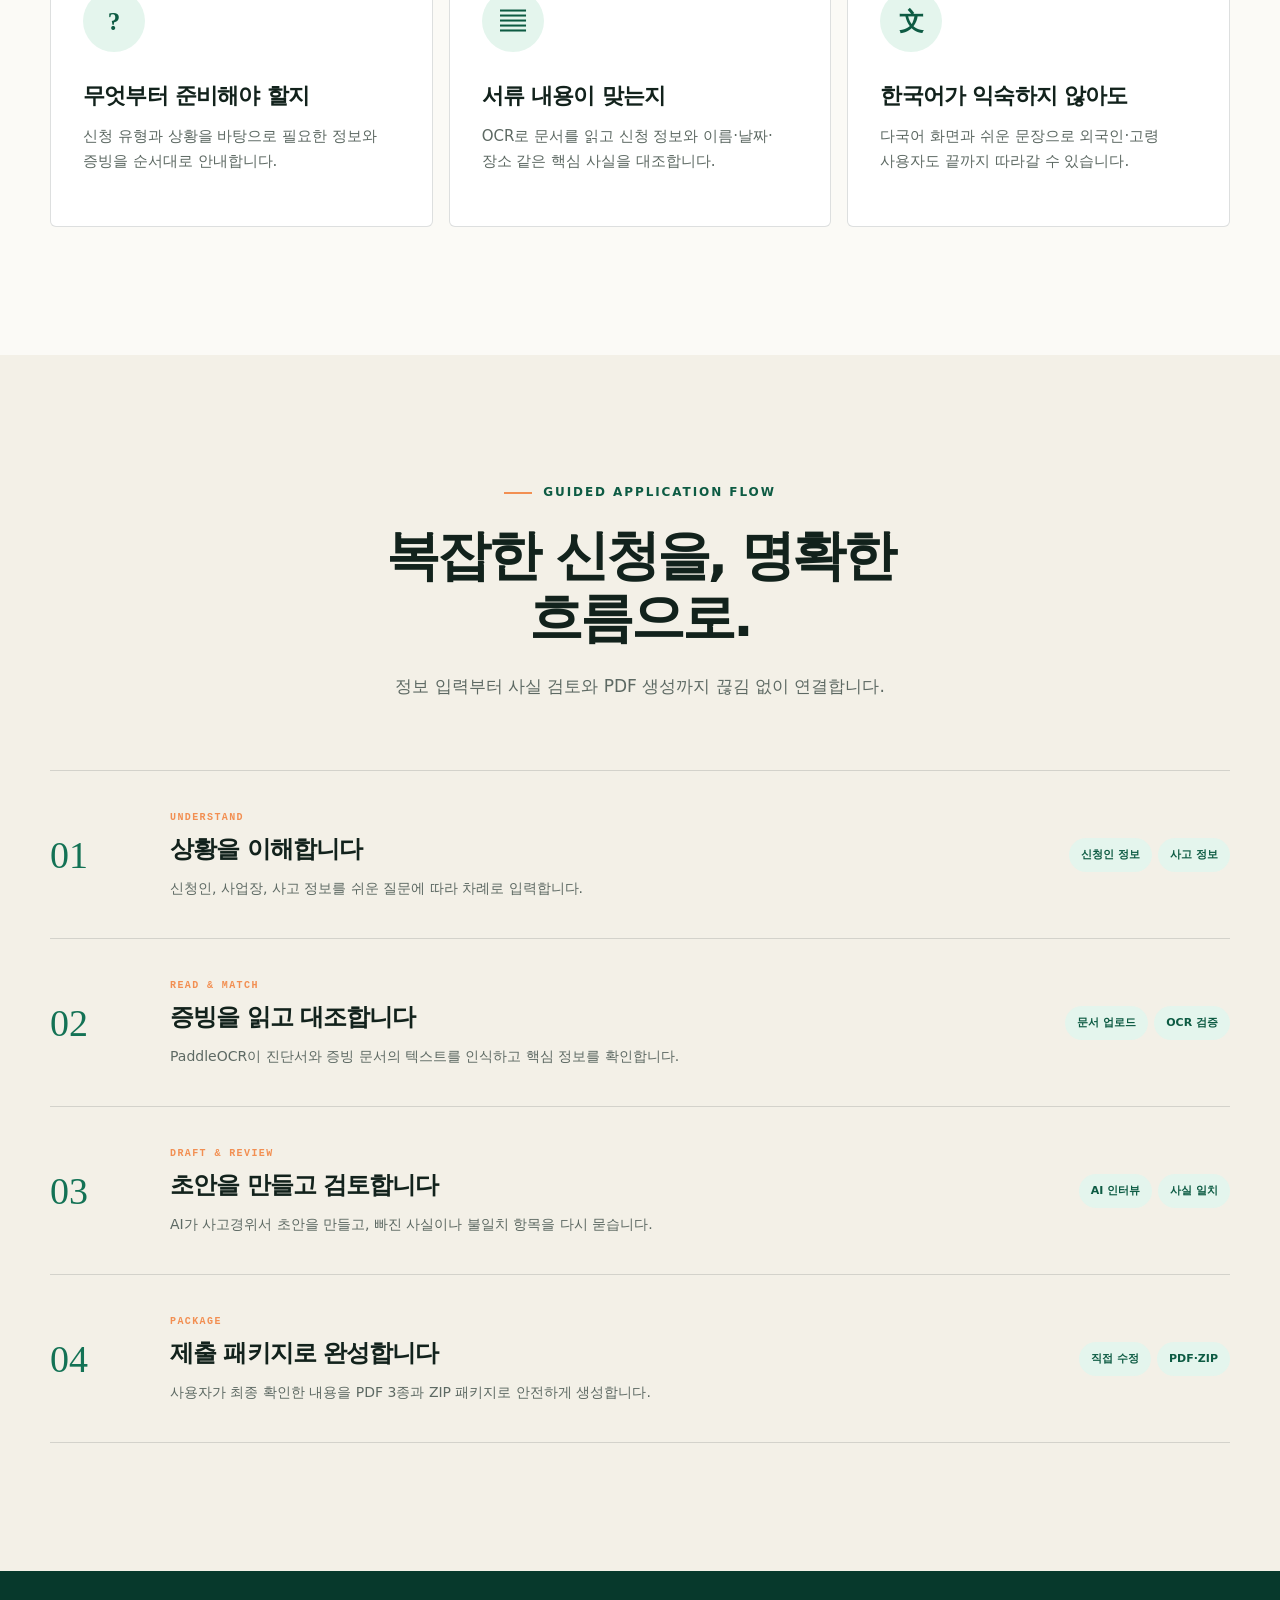
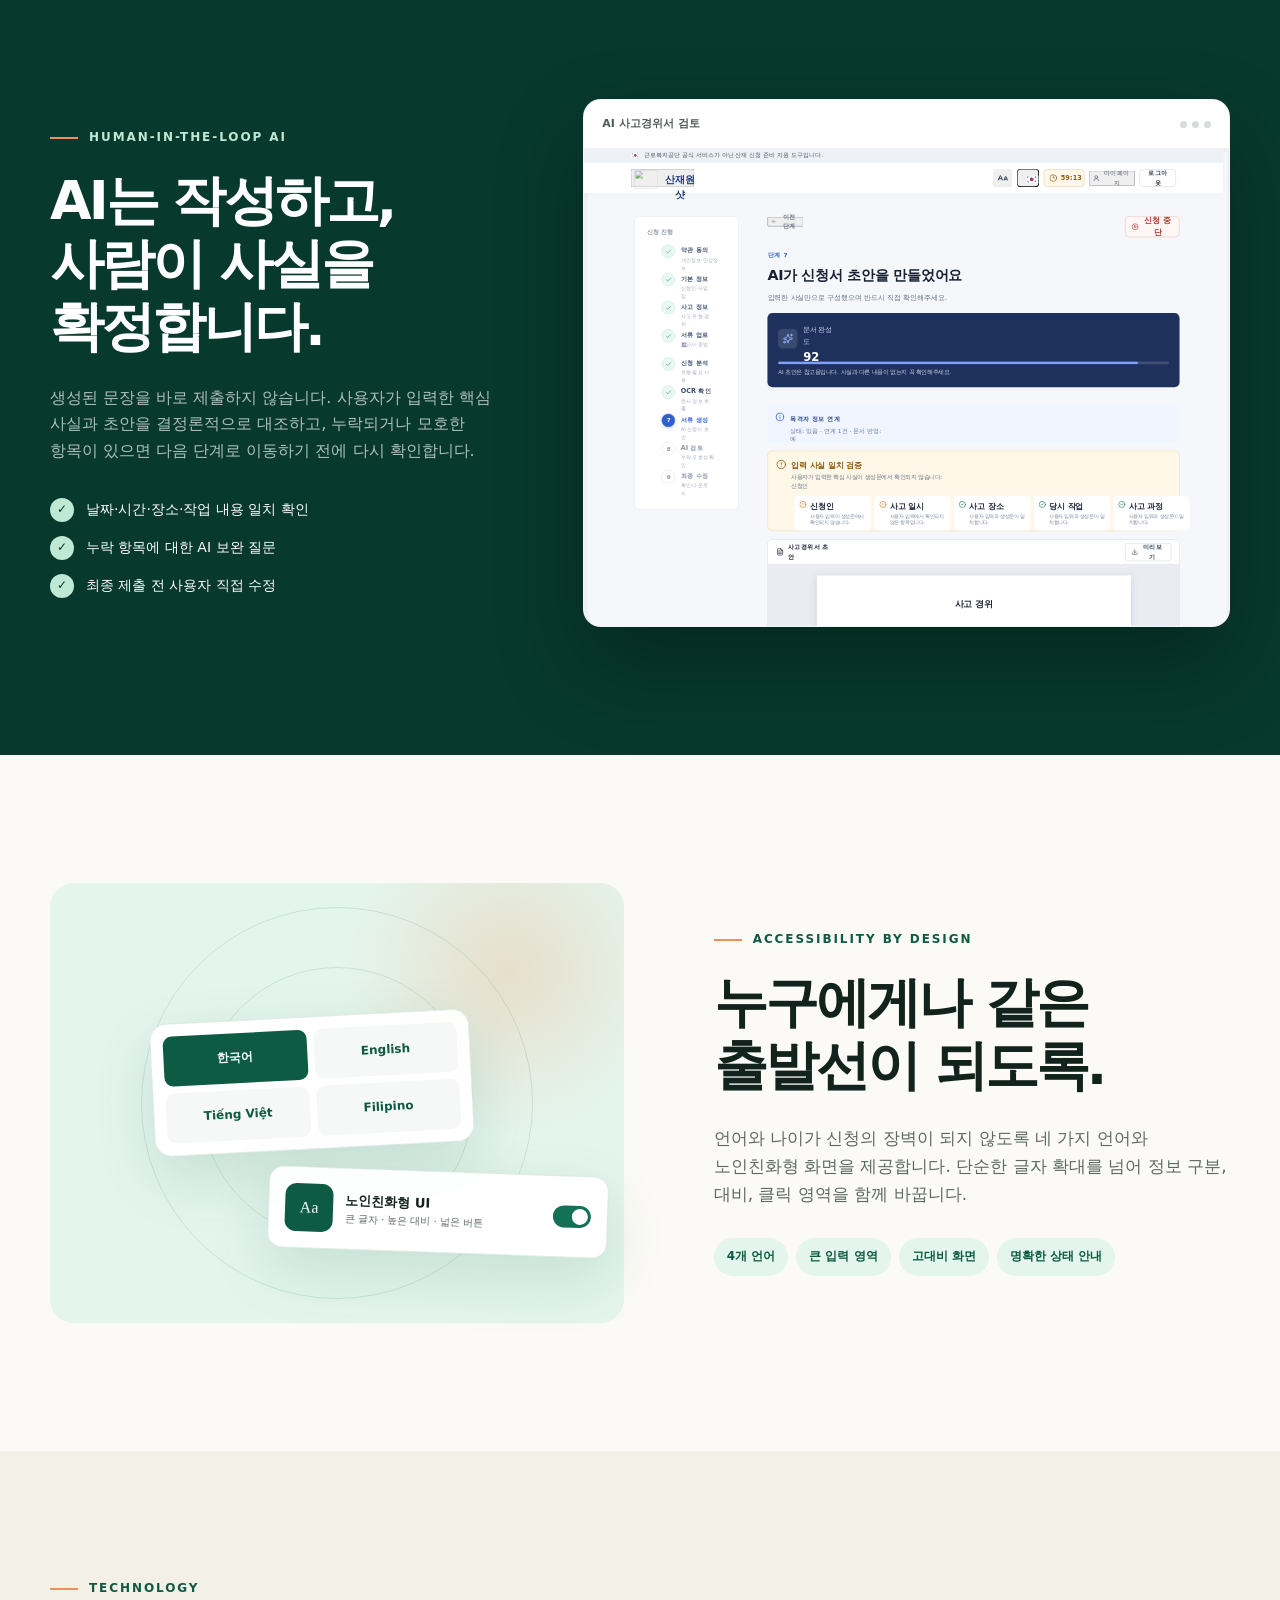
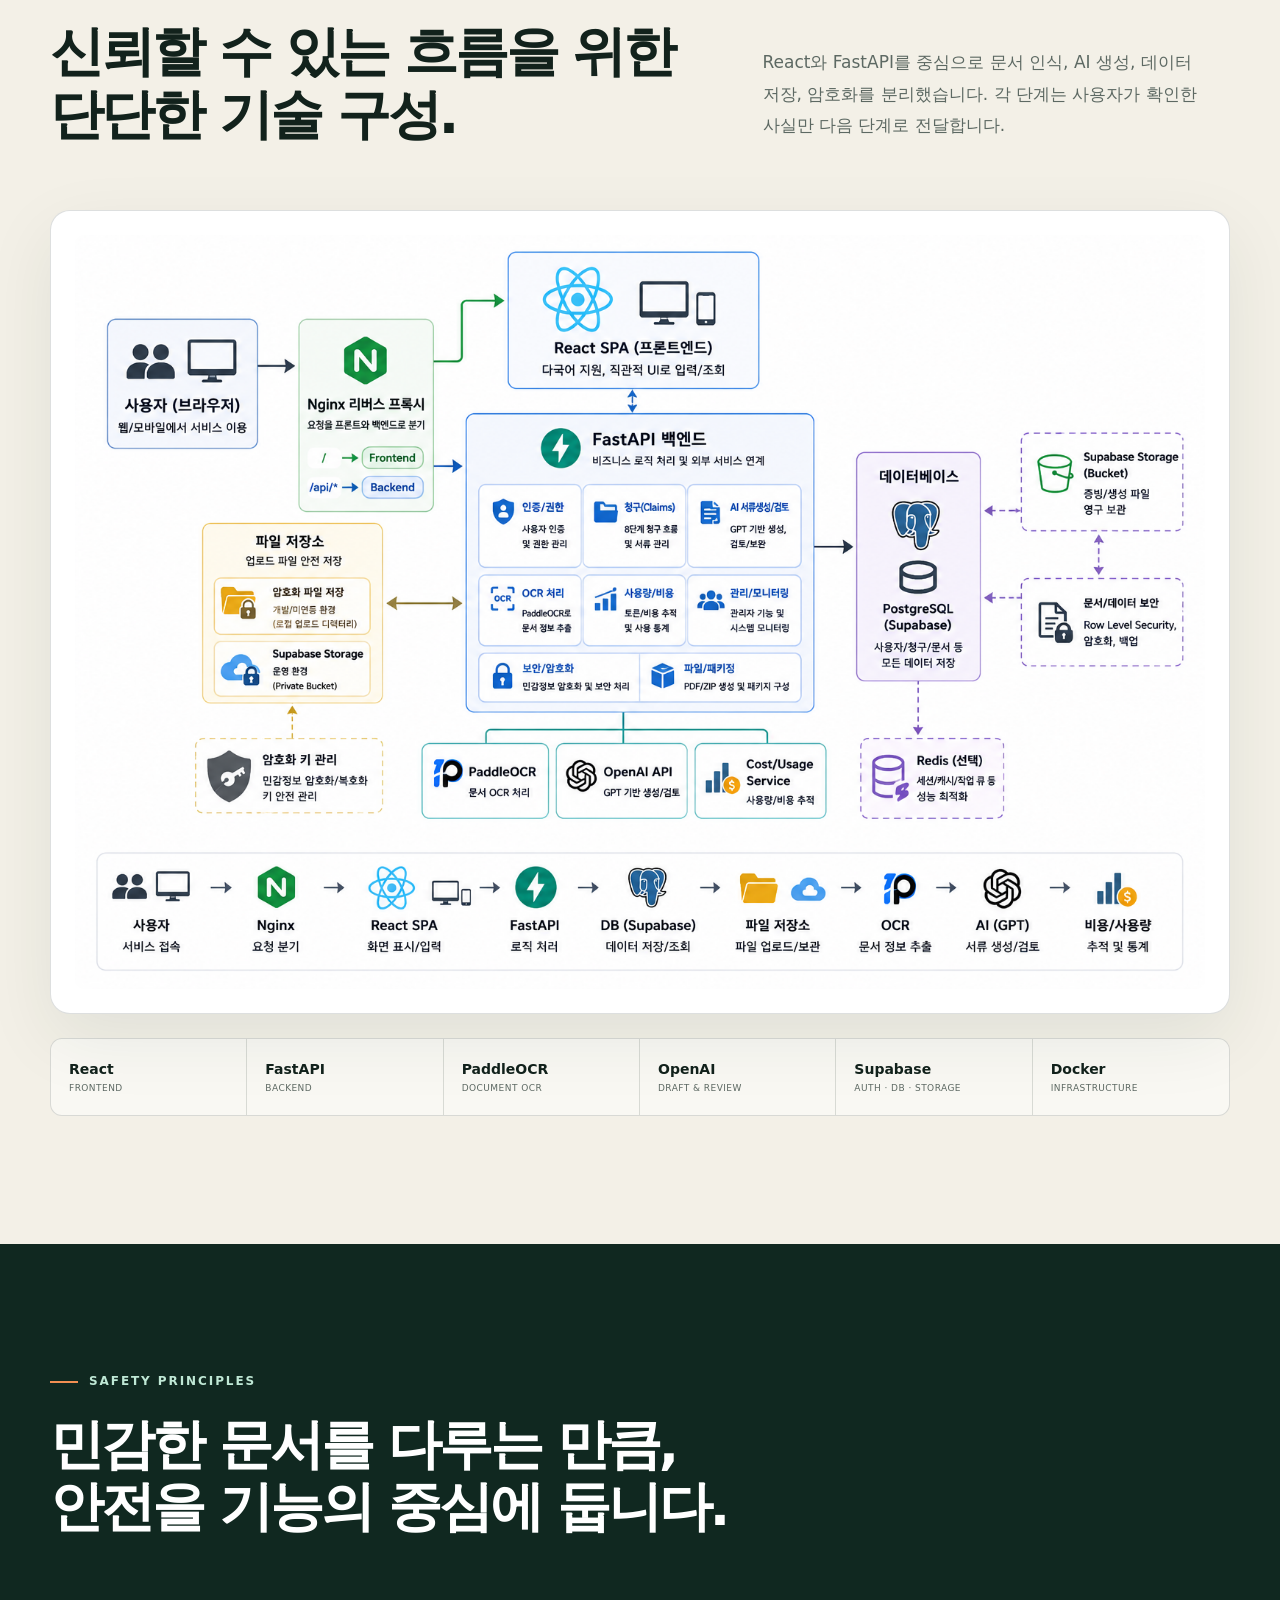
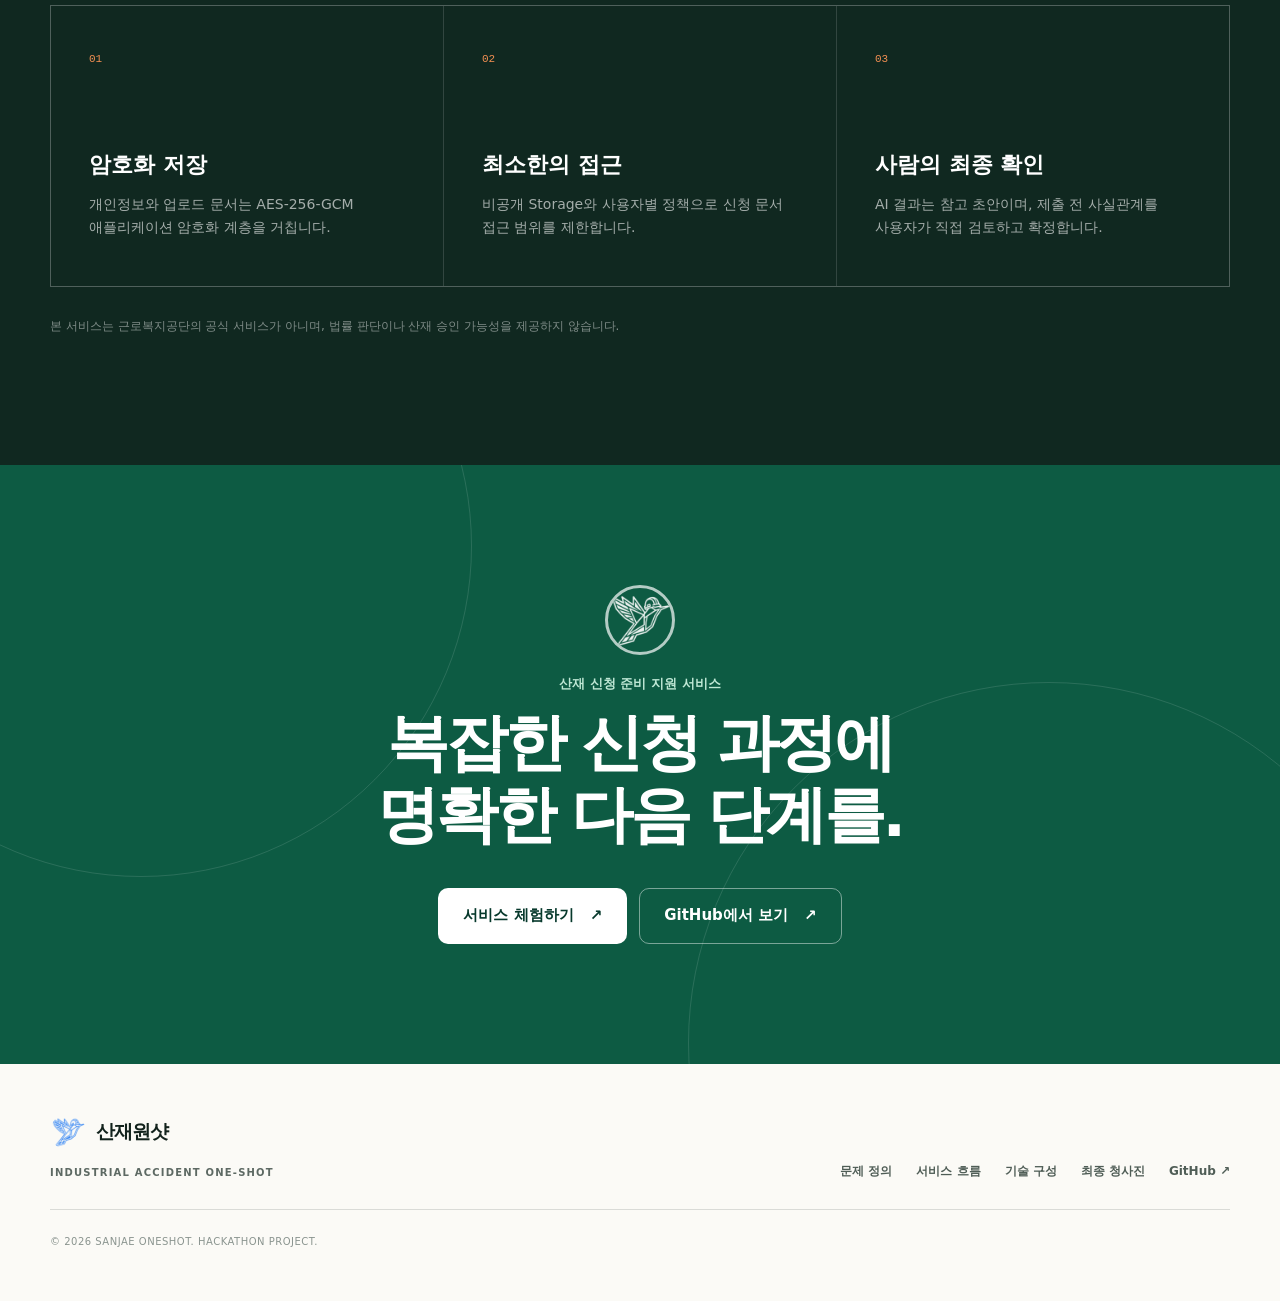
==== commit dd47730e: "Add final blueprint experience" ====
--- a/index.html
+++ b/index.html
@@ -60,6 +60,7 @@
           <a href="#flow">서비스 흐름</a>
           <a href="#technology">기술 구성</a>
           <a href="#safety">안전 원칙</a>
+          <a href="./blueprint.html">최종 청사진</a>
           <a
             class="nav-cta"
             href="https://sanjae-oneshot.co.kr"
@@ -394,6 +395,7 @@
           <a href="#why">문제 정의</a>
           <a href="#flow">서비스 흐름</a>
           <a href="#technology">기술 구성</a>
+          <a href="./blueprint.html">최종 청사진</a>
           <a href="https://github.com/KimChaeJun/Sanjae-Oneshot-Page" target="_blank" rel="noreferrer">GitHub ↗</a>
         </div>
         <p class="copyright">© <span data-year></span> Sanjae Oneshot. Hackathon project.</p>
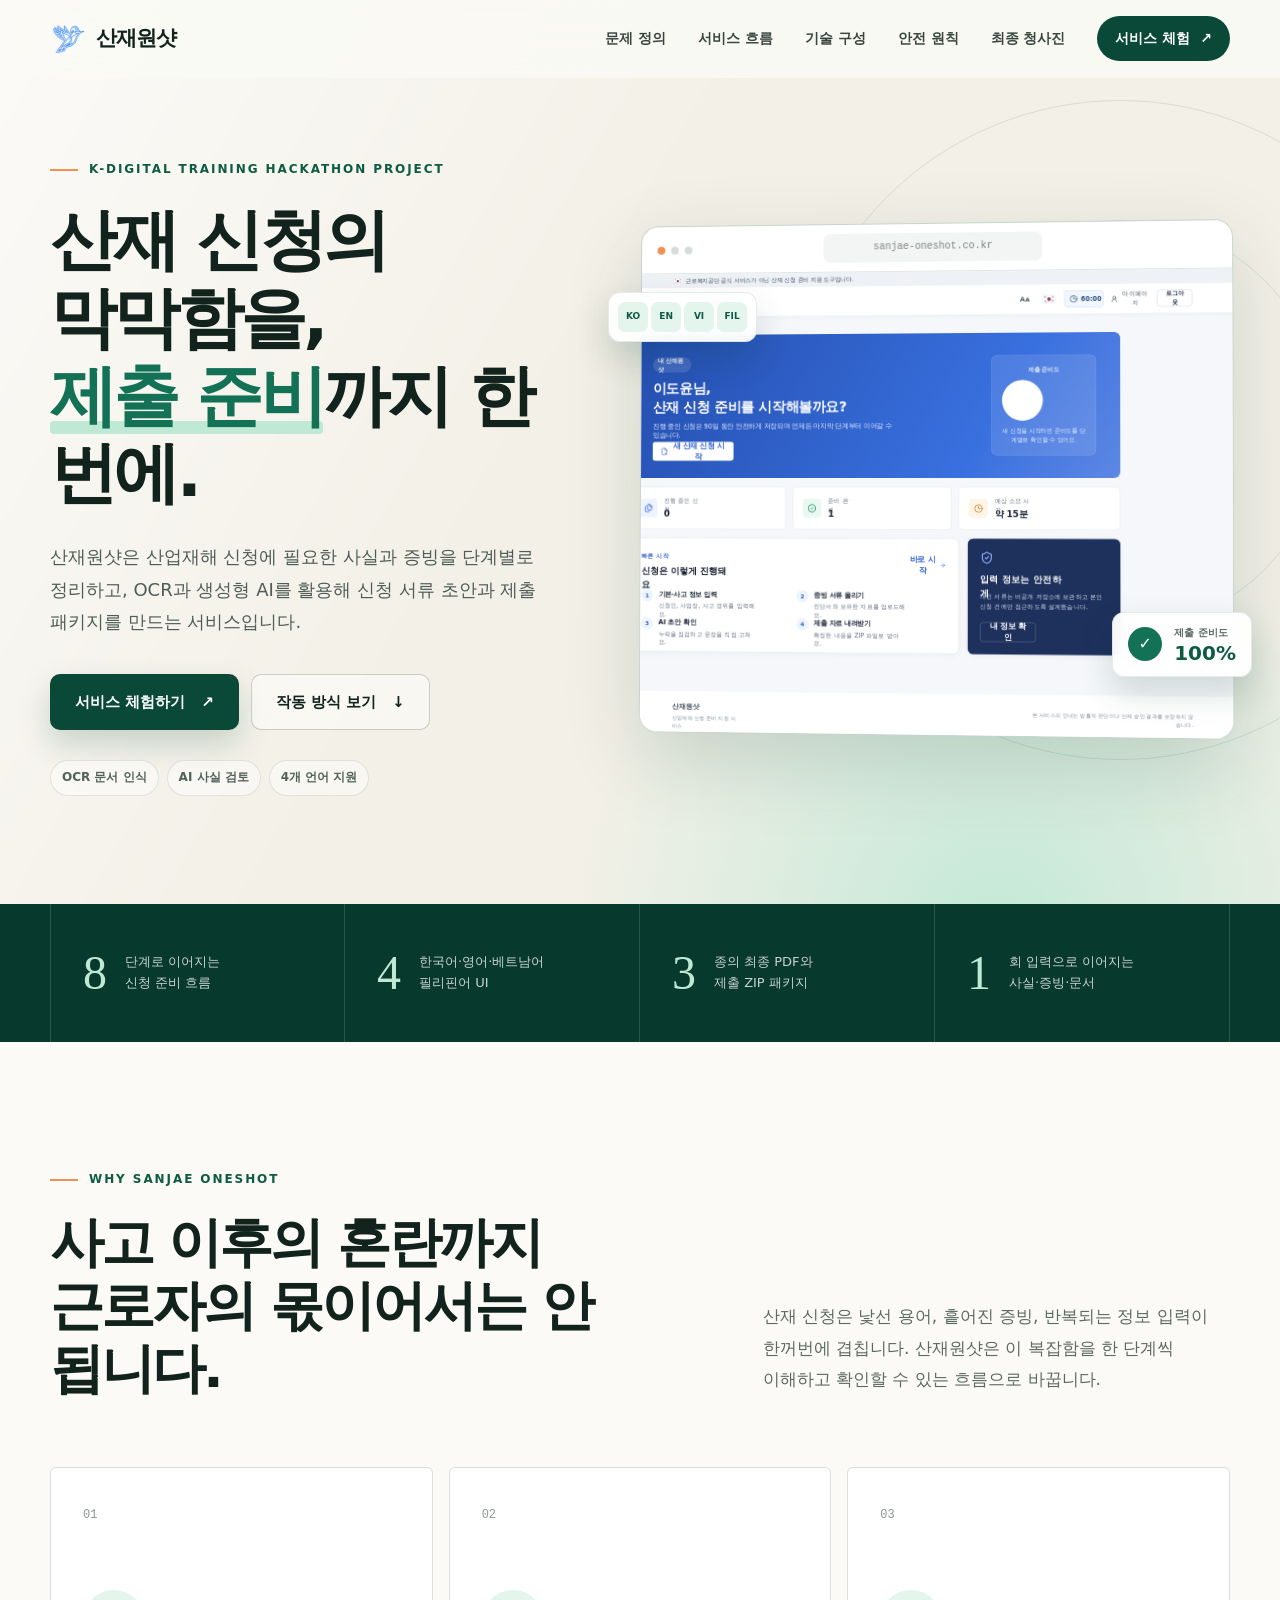
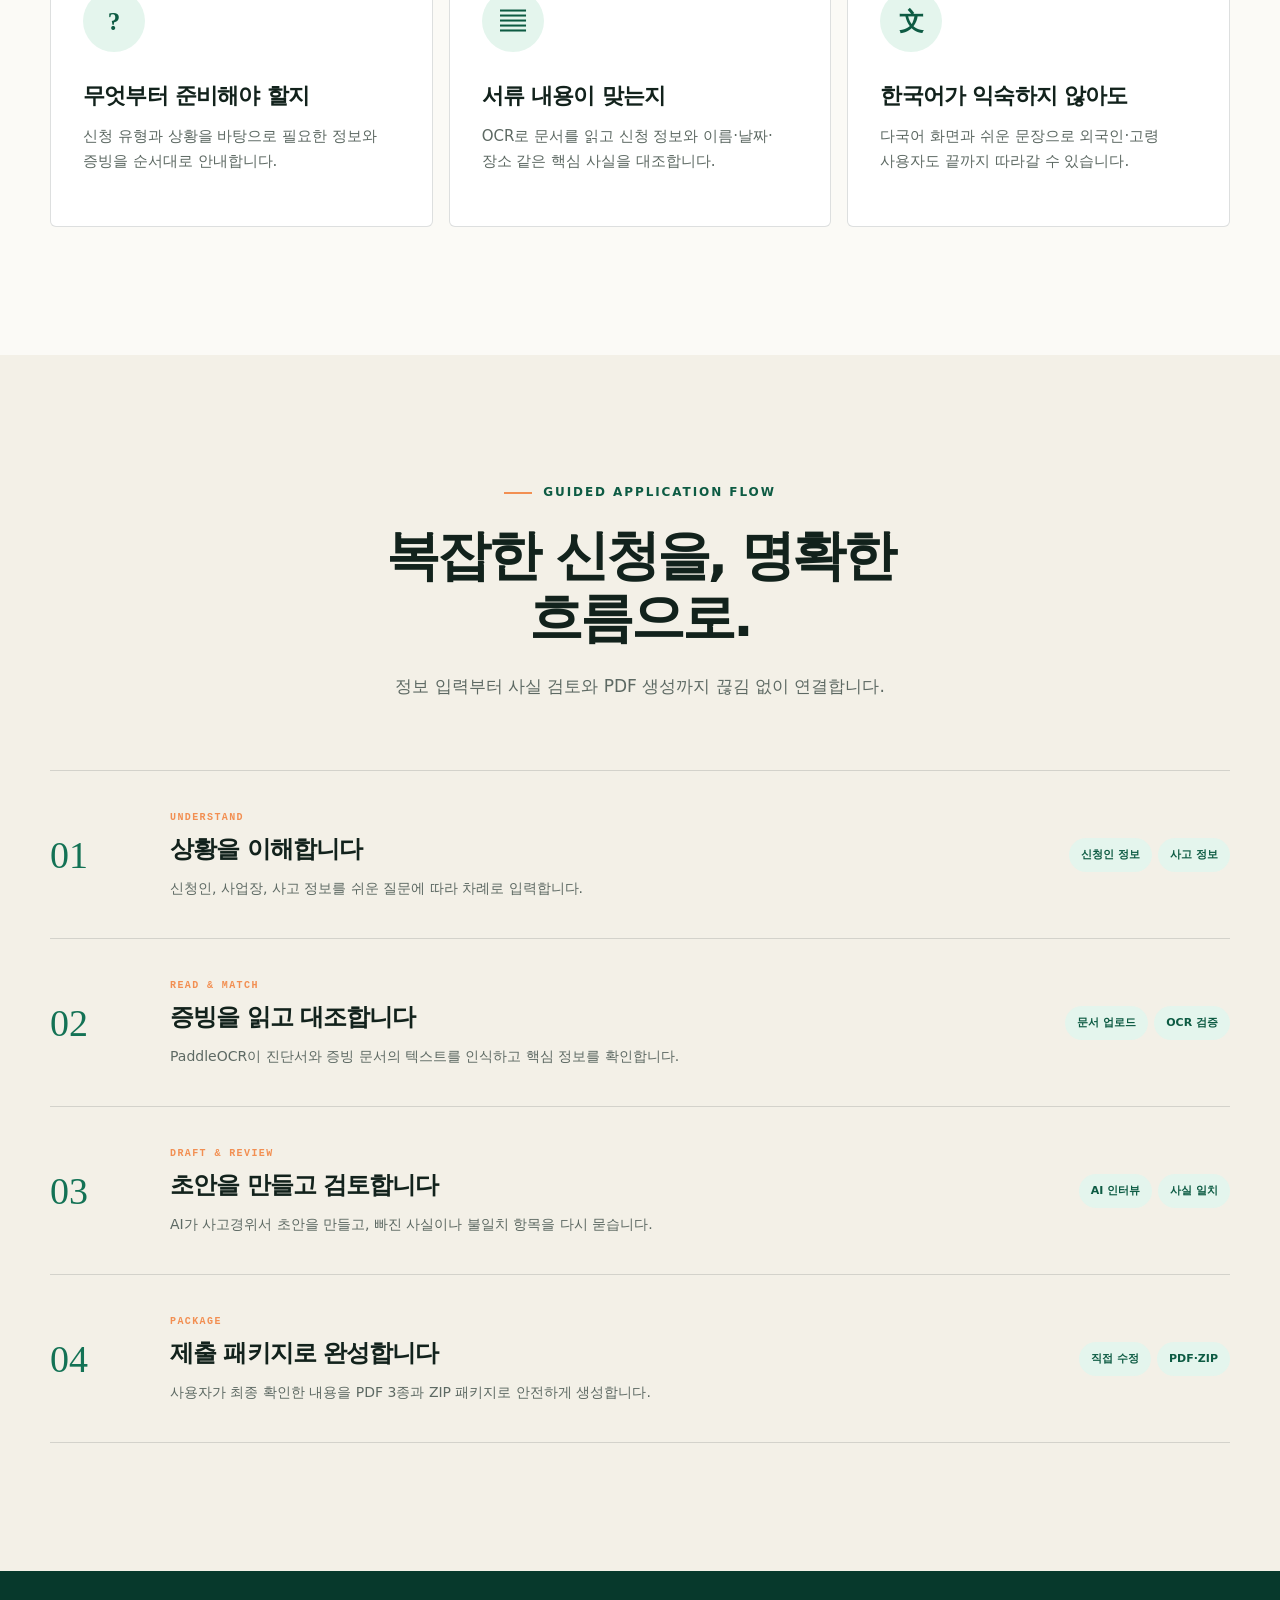
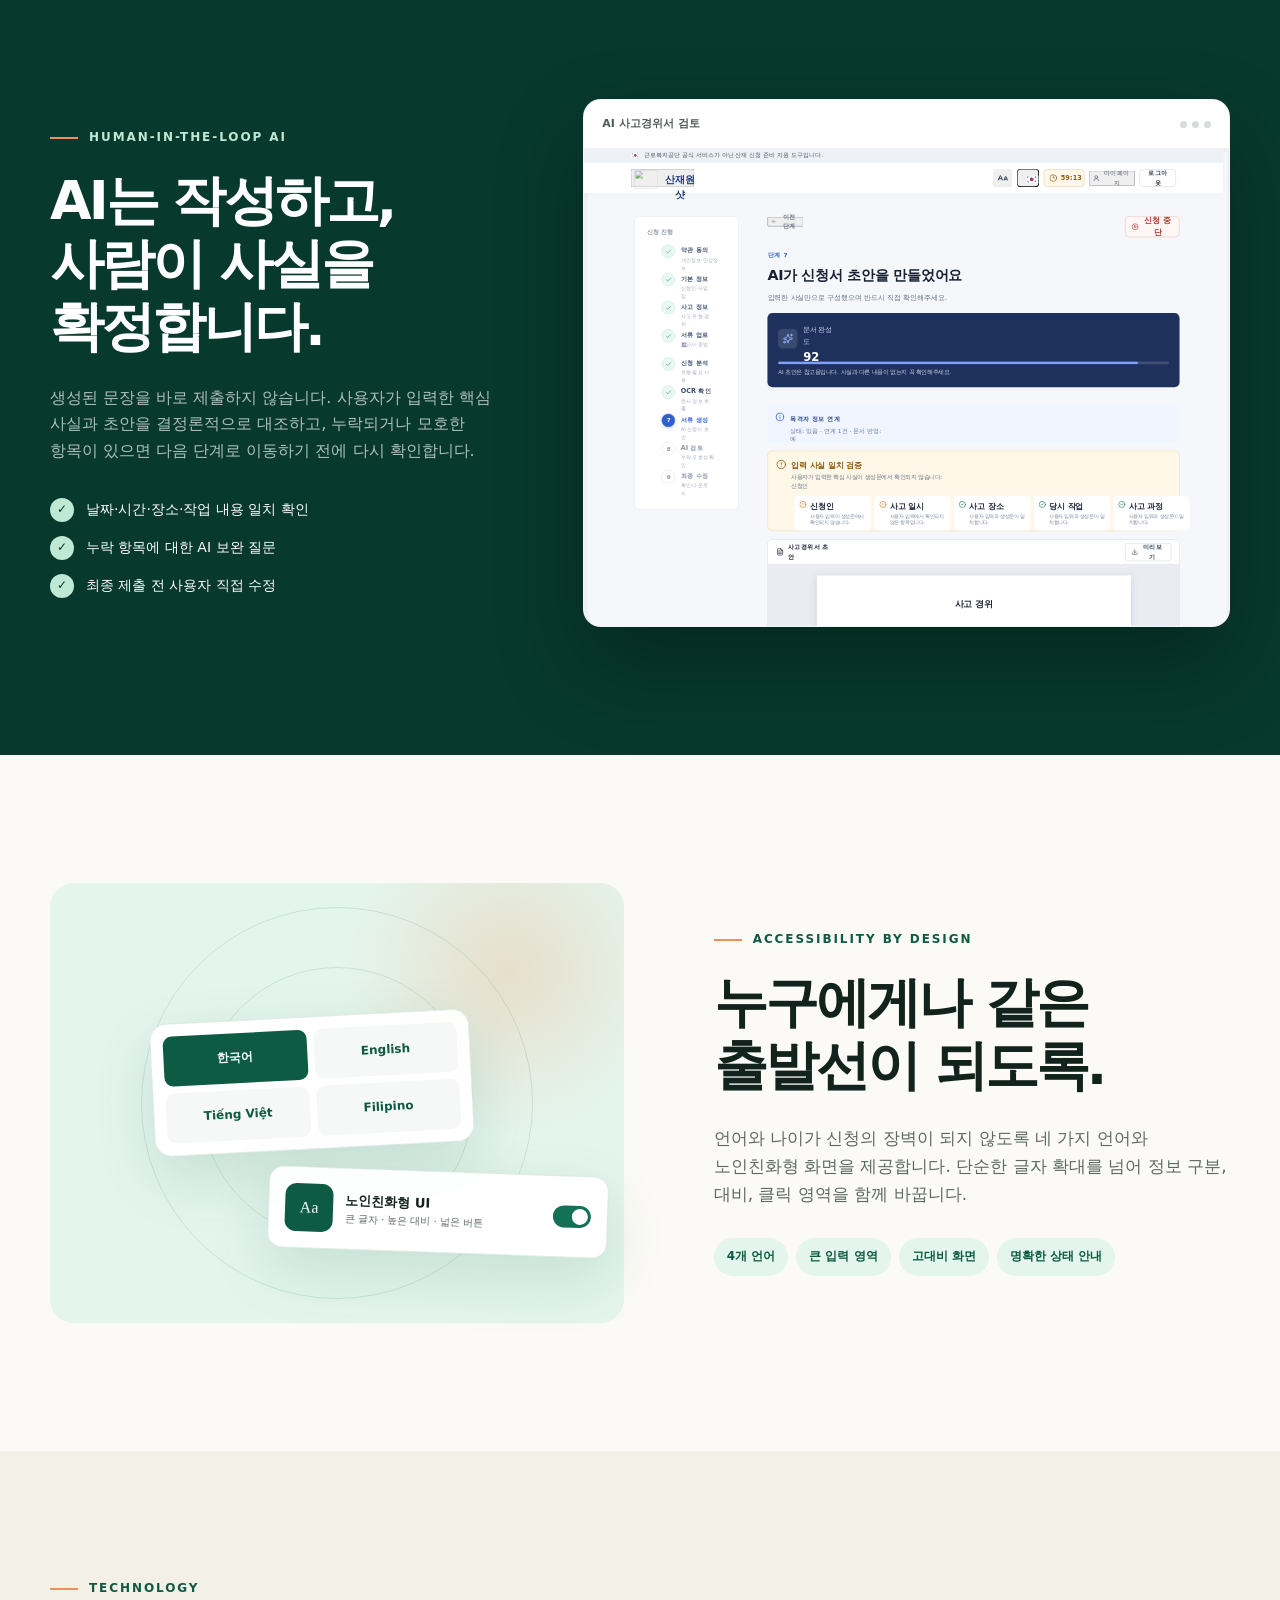
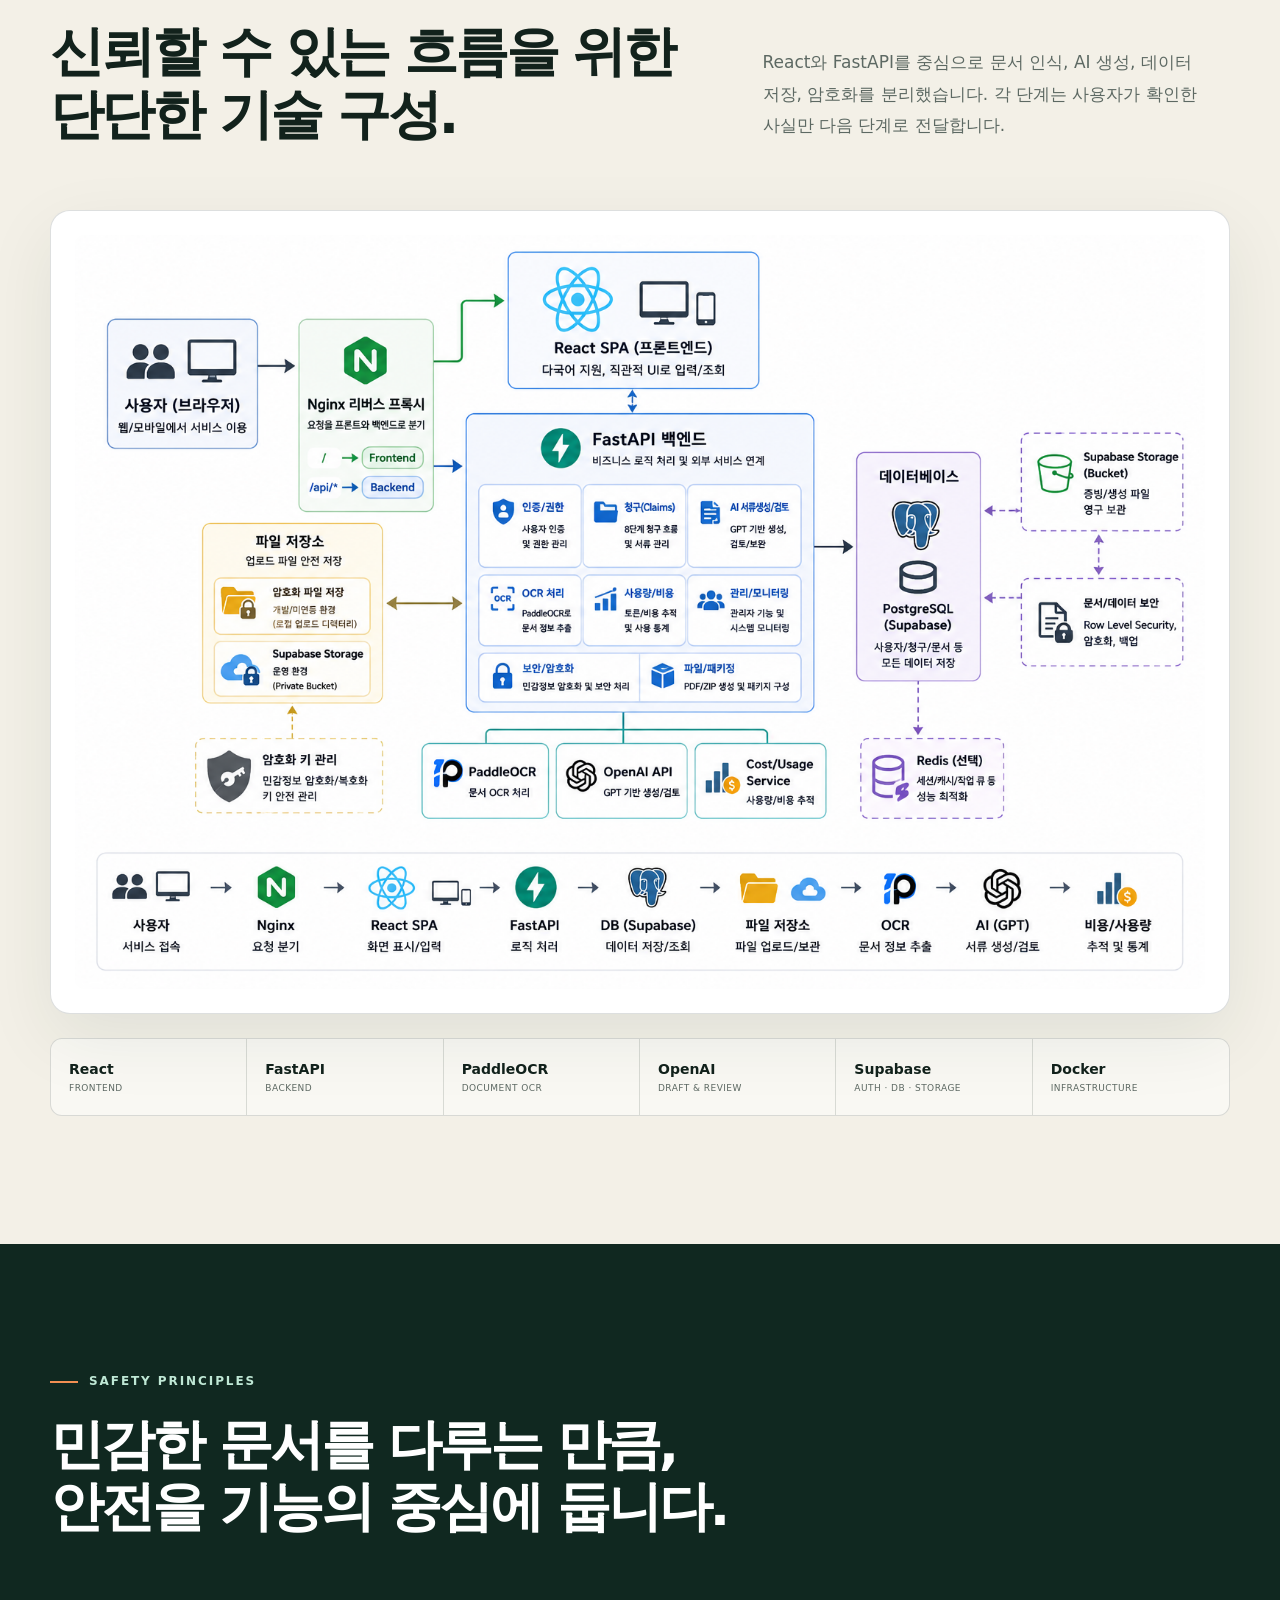
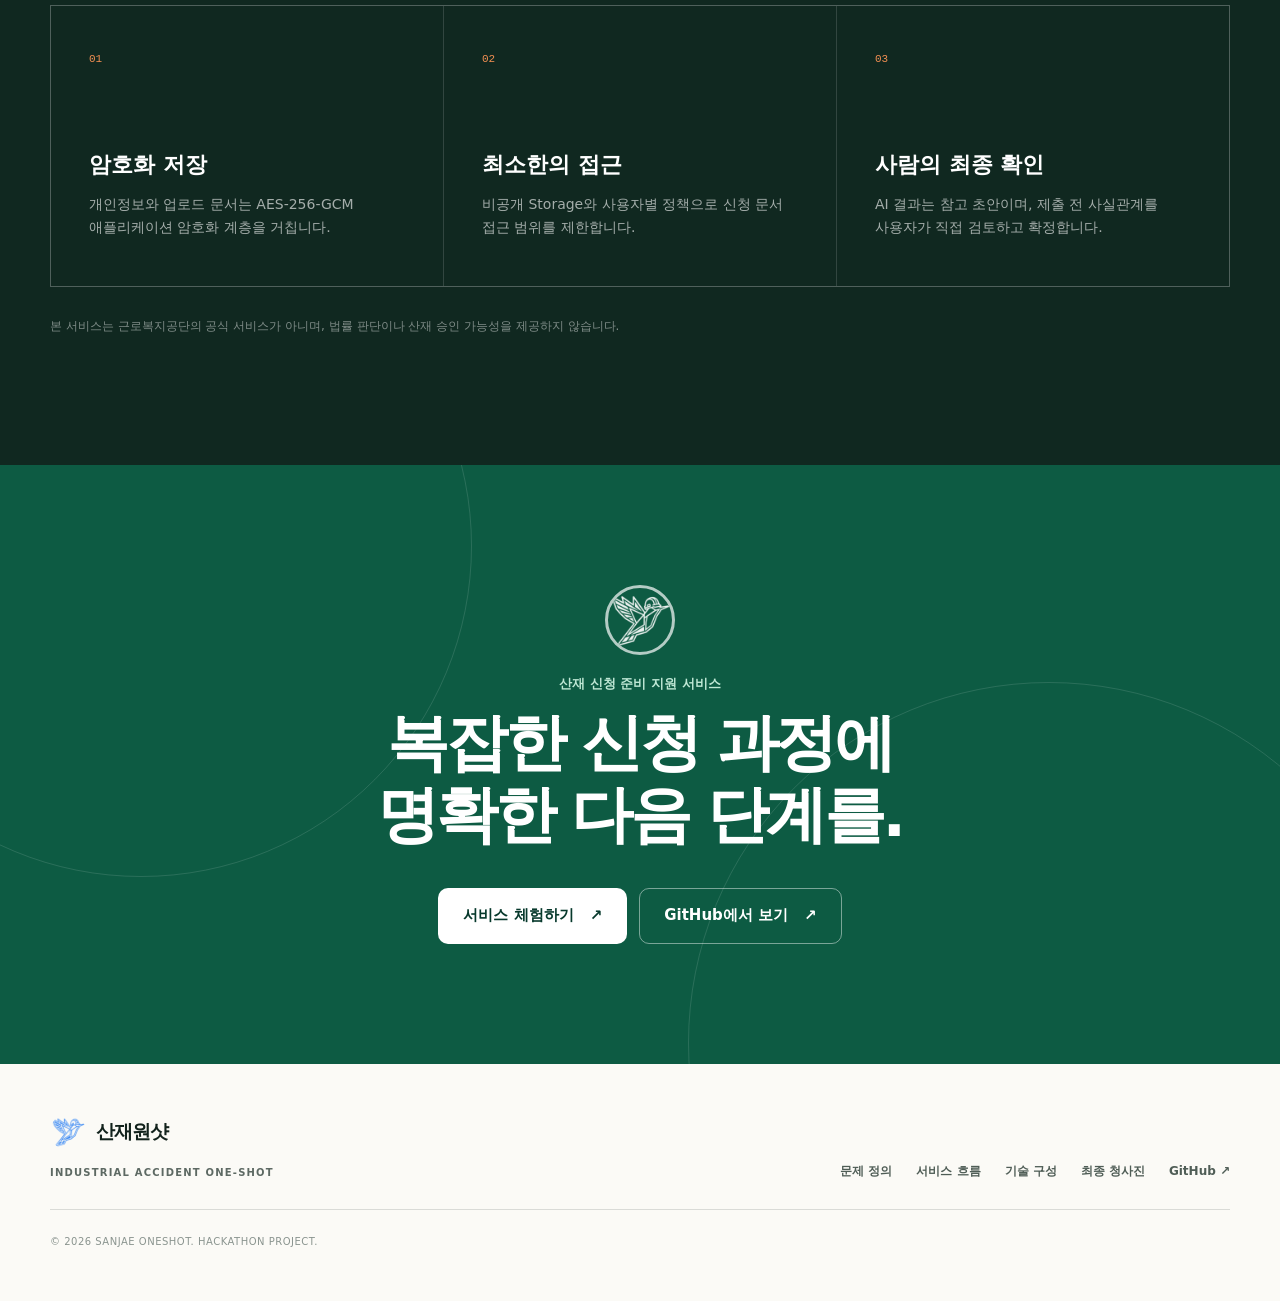
==== commit aae56990: "feat: route service experience CTA to public generator" ====
--- a/index.html
+++ b/index.html
@@ -63,11 +63,11 @@
           <a href="./blueprint.html">최종 청사진</a>
           <a
             class="nav-cta"
-            href="https://sanjae-oneshot.co.kr"
+            href="https://kimchaejun.github.io/Sanjae-Oneshot-PDF-Generator/"
             target="_blank"
             rel="noreferrer"
           >
-            서비스 보기 <span aria-hidden="true">↗</span>
+            서비스 체험 <span aria-hidden="true">↗</span>
           </a>
         </nav>
       </div>
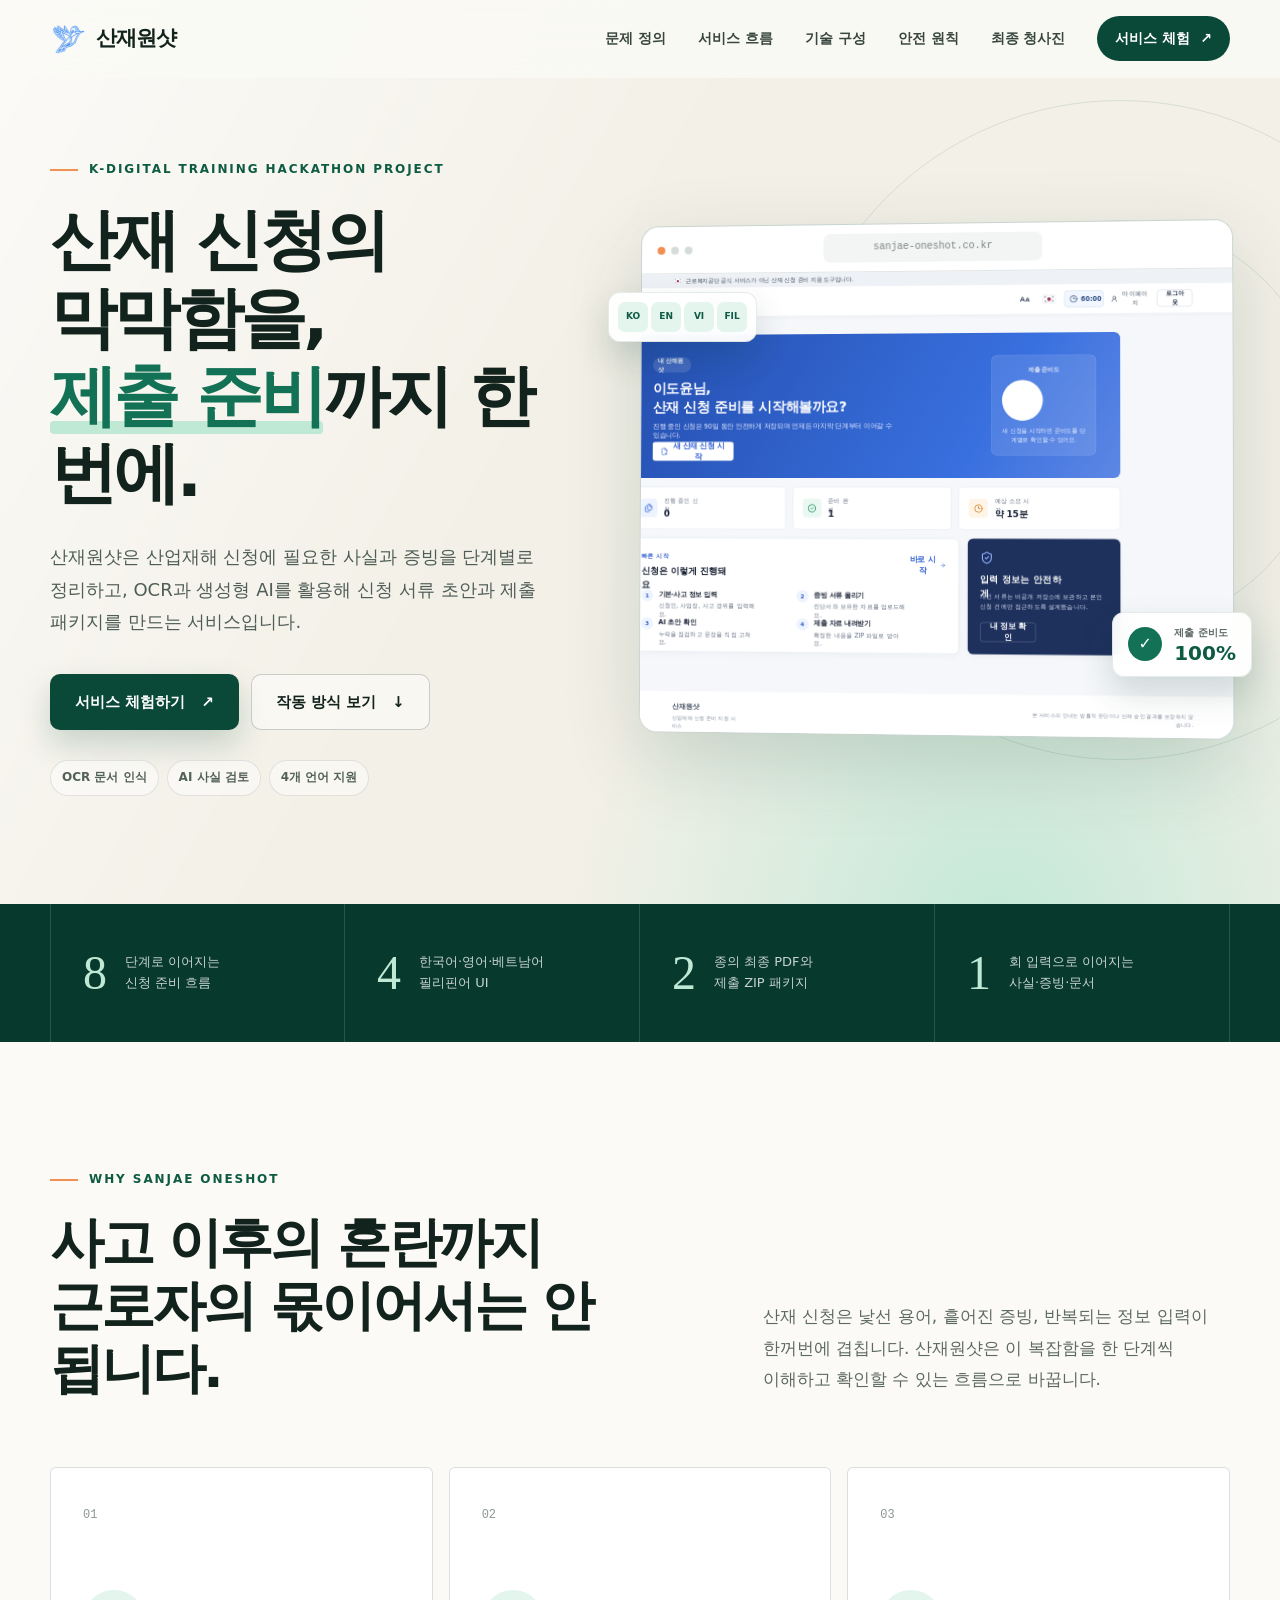
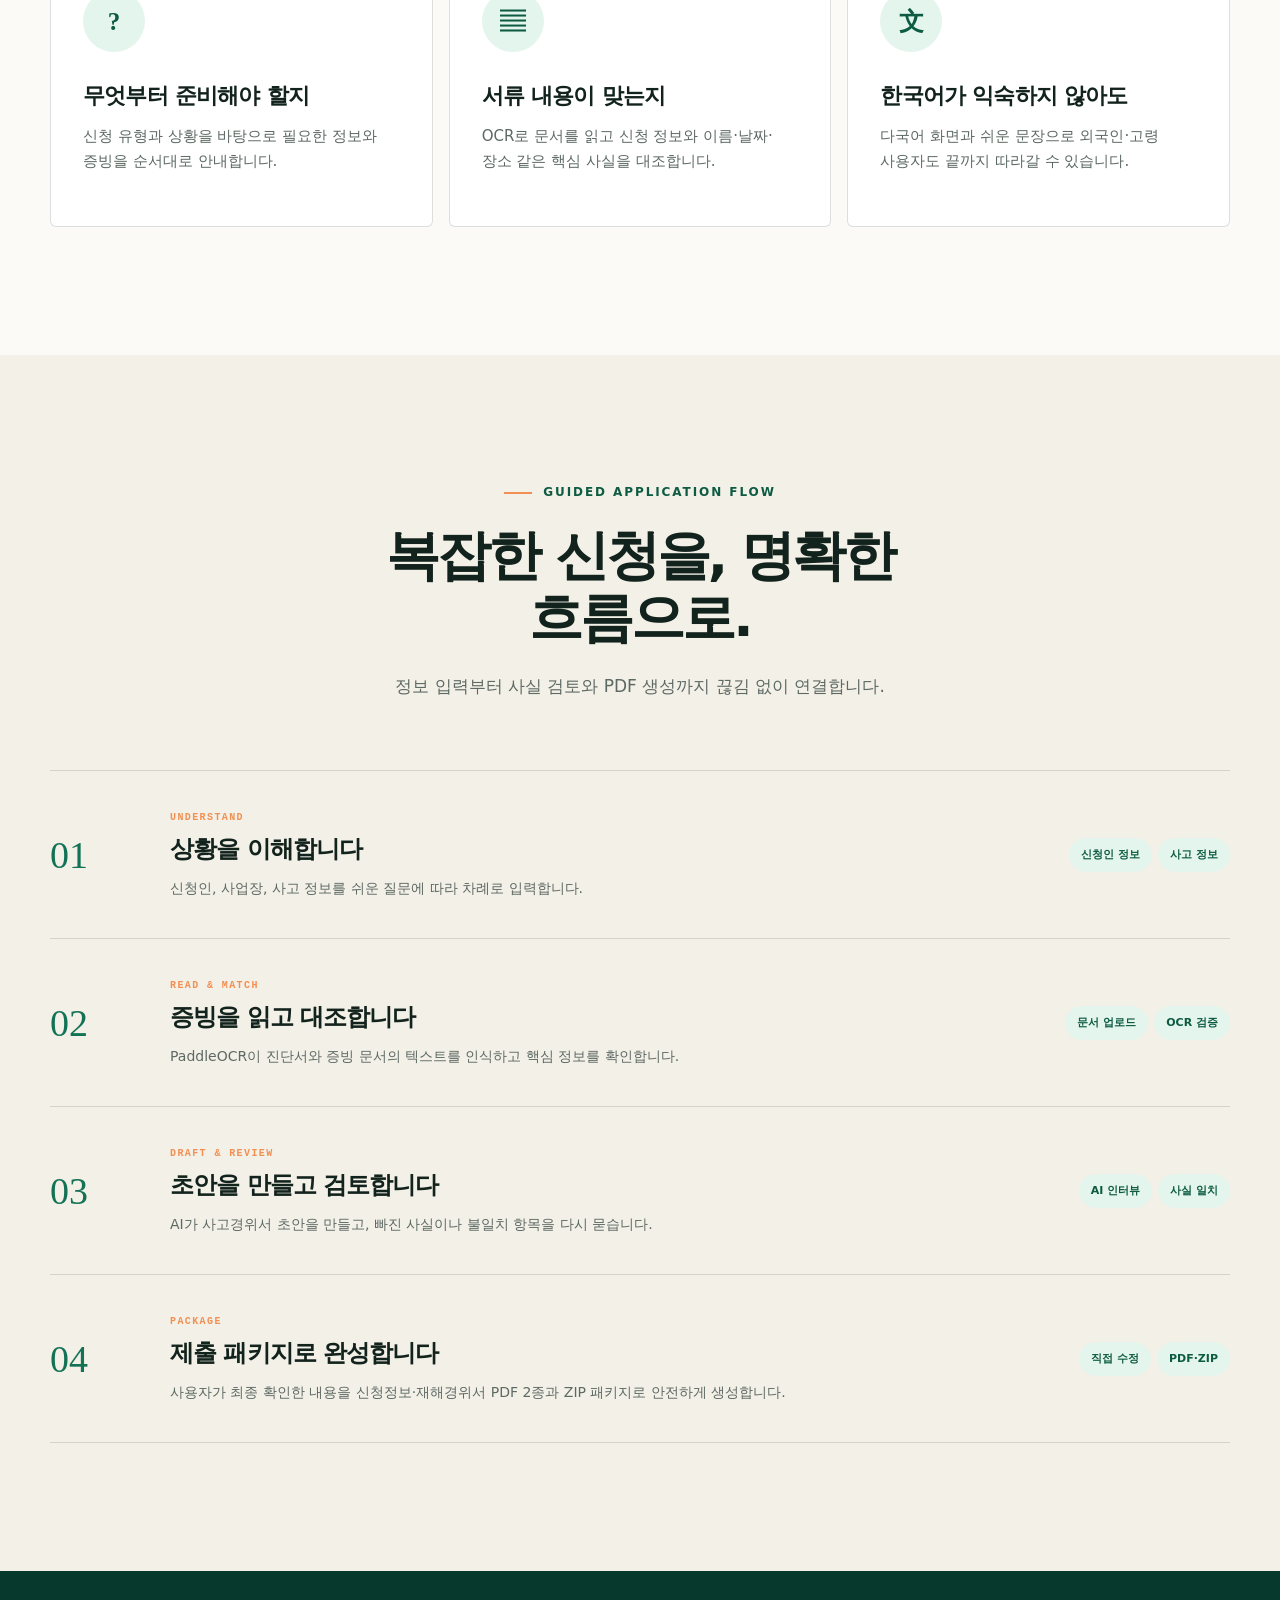
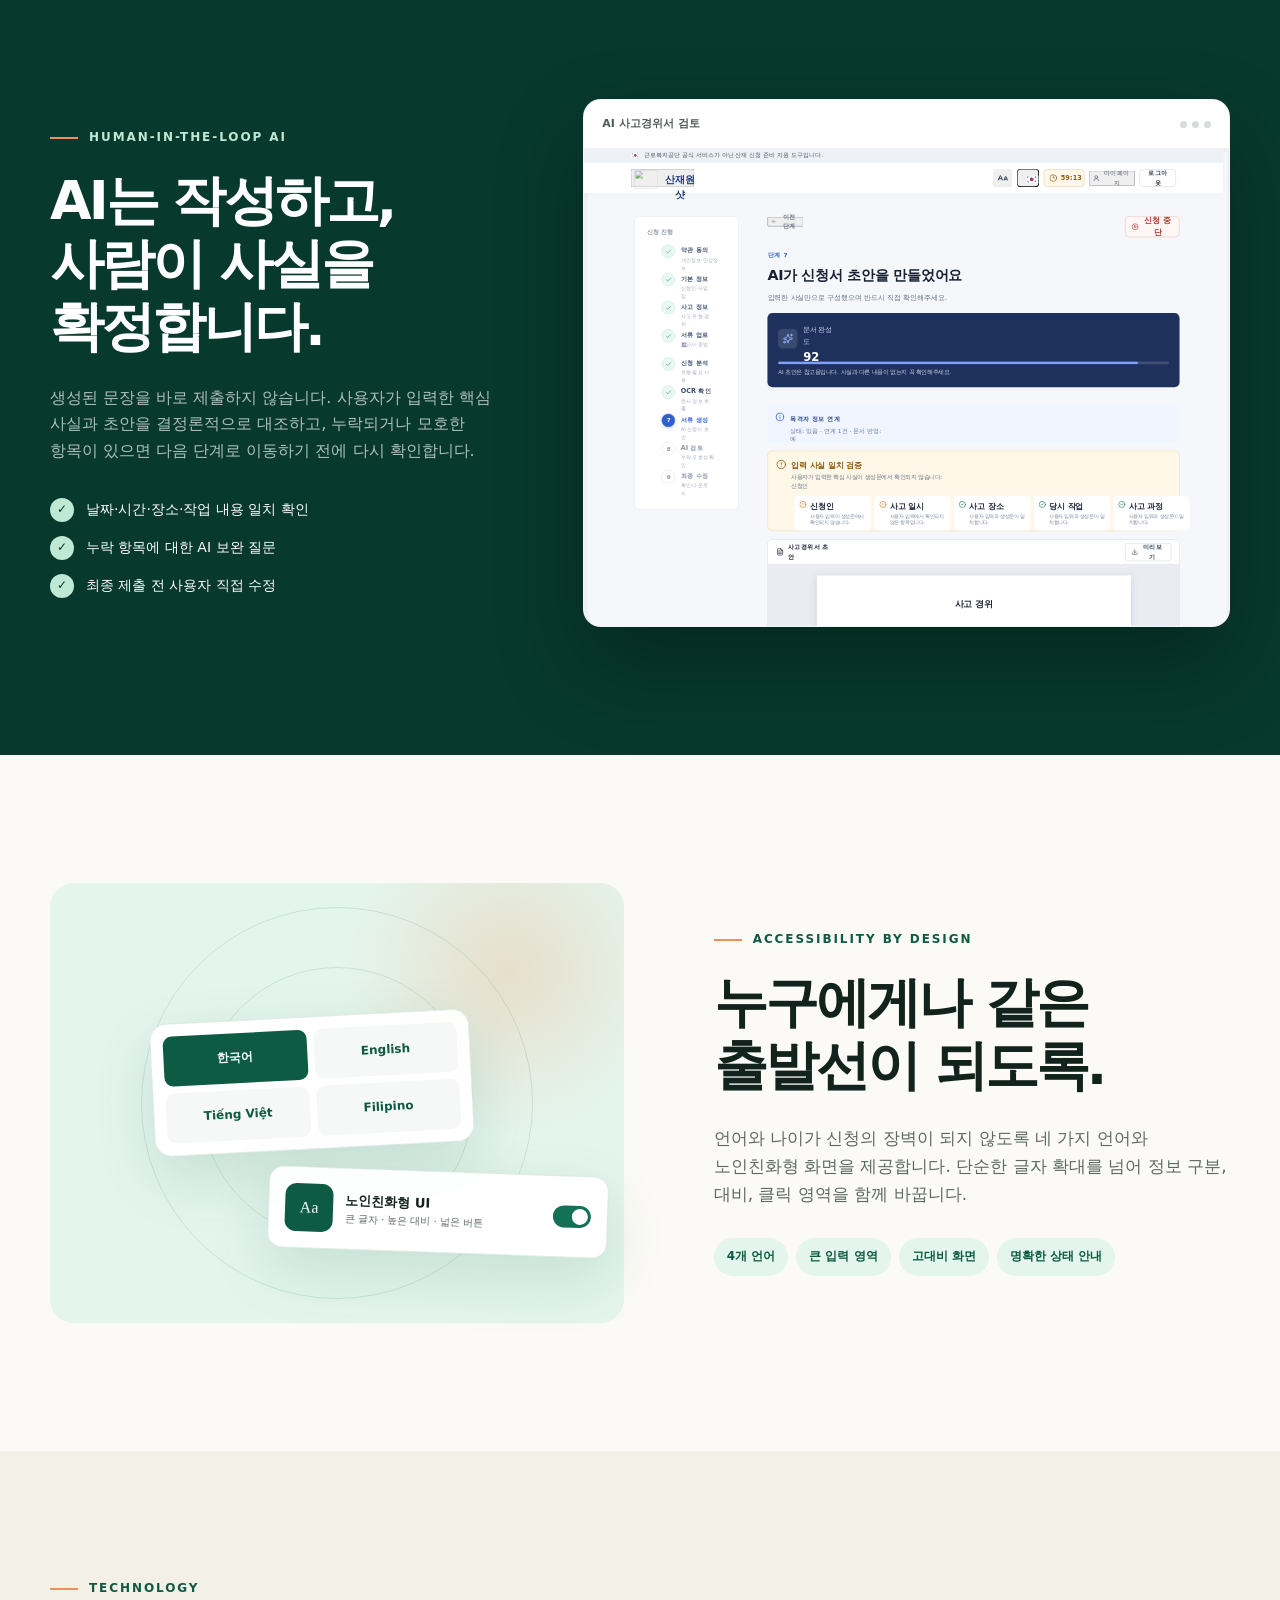
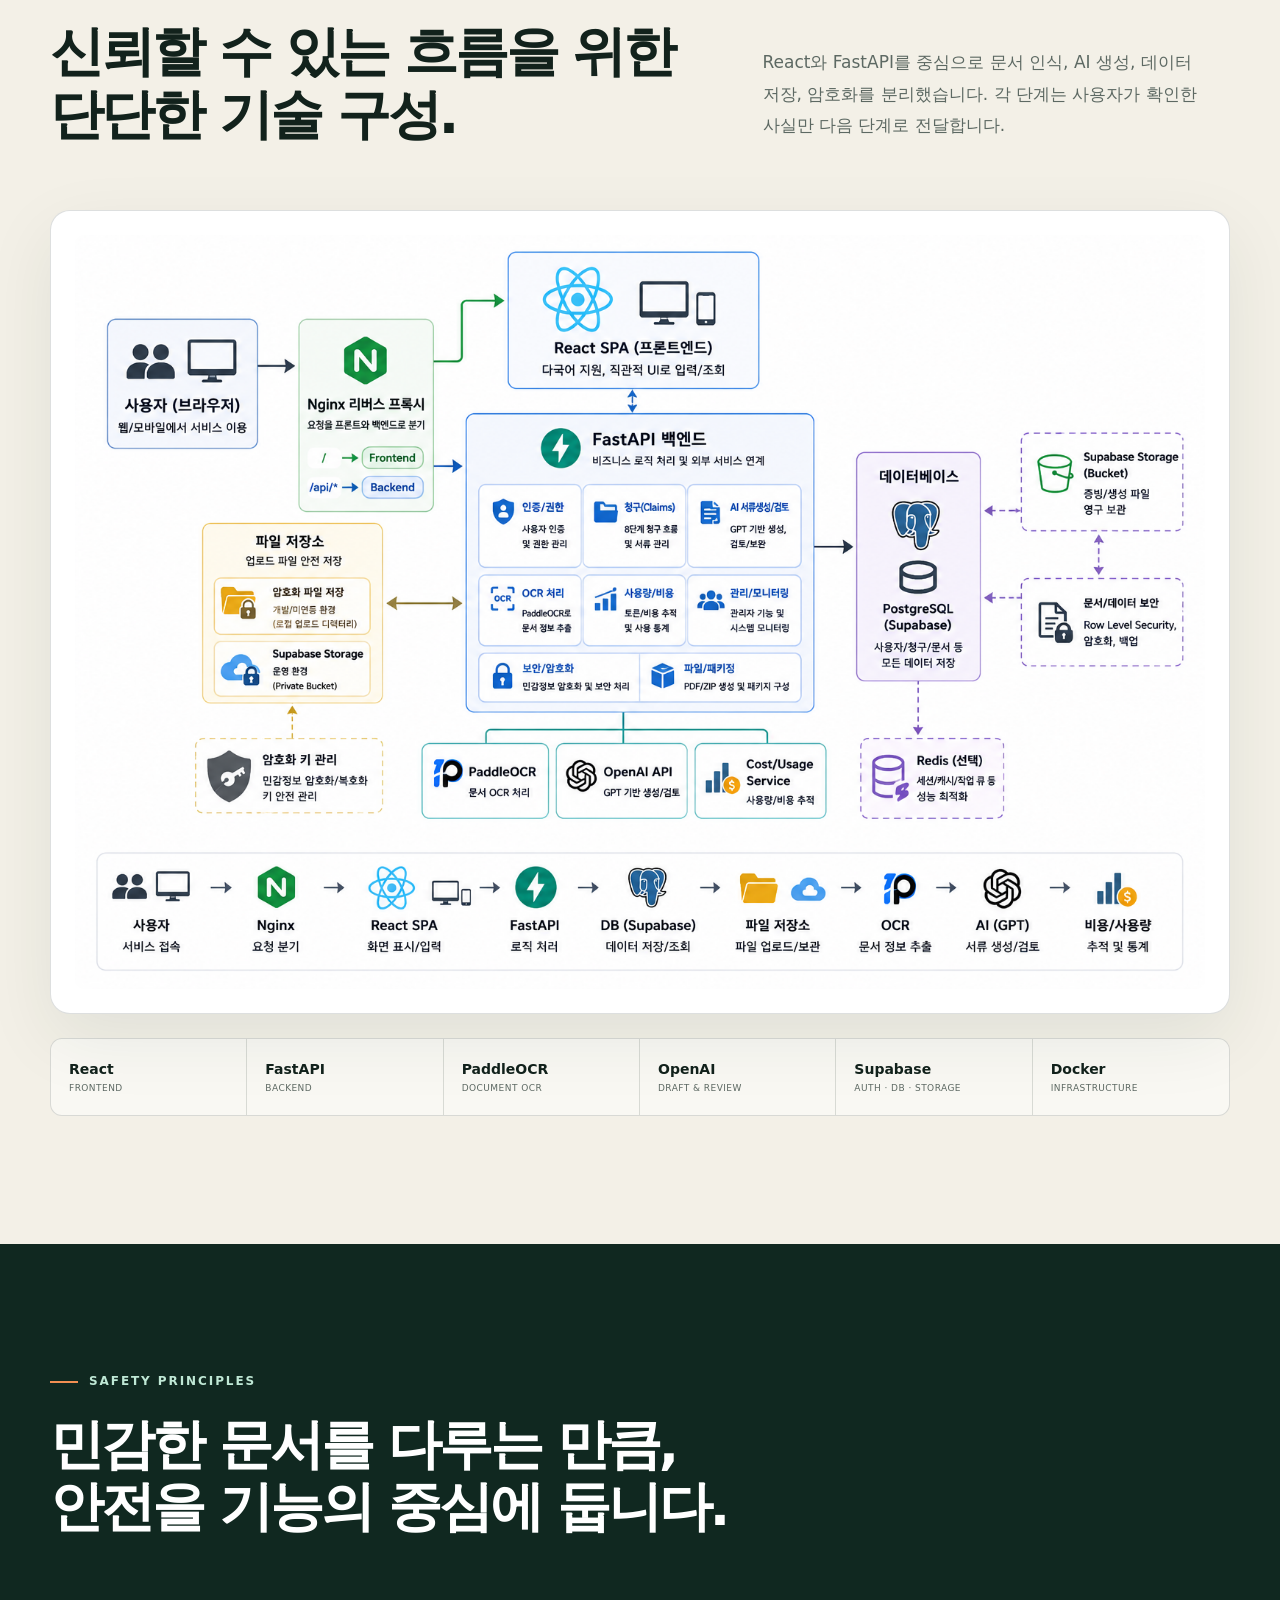
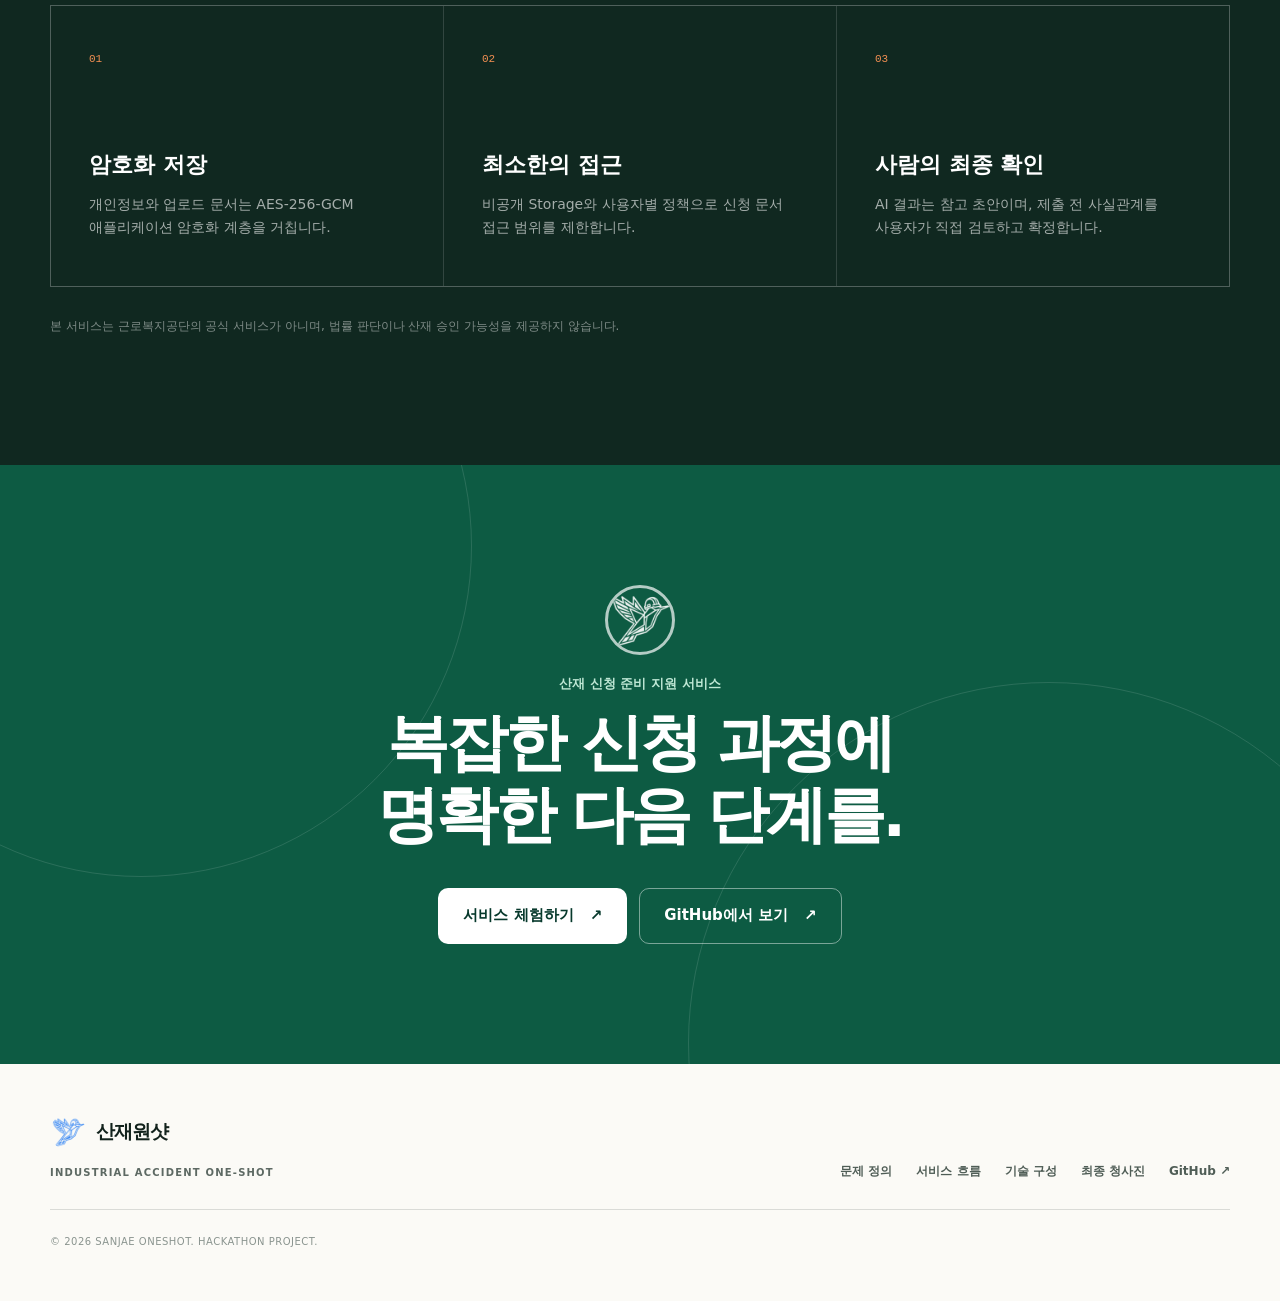
==== commit 0a4d6905: "fix: show the actual two final PDF documents" ====
--- a/index.html
+++ b/index.html
@@ -143,7 +143,7 @@
             <span>한국어·영어·베트남어<br />필리핀어 UI</span>
           </article>
           <article>
-            <strong>3</strong>
+            <strong>2</strong>
             <span>종의 최종 PDF와<br />제출 ZIP 패키지</span>
           </article>
           <article>
@@ -231,7 +231,7 @@
               <div class="flow-content">
                 <p class="flow-label">PACKAGE</p>
                 <h3>제출 패키지로 완성합니다</h3>
-                <p>사용자가 최종 확인한 내용을 PDF 3종과 ZIP 패키지로 안전하게 생성합니다.</p>
+                <p>사용자가 최종 확인한 내용을 신청정보·재해경위서 PDF 2종과 ZIP 패키지로 안전하게 생성합니다.</p>
               </div>
               <div class="flow-chips"><span>직접 수정</span><span>PDF·ZIP</span></div>
             </li>
